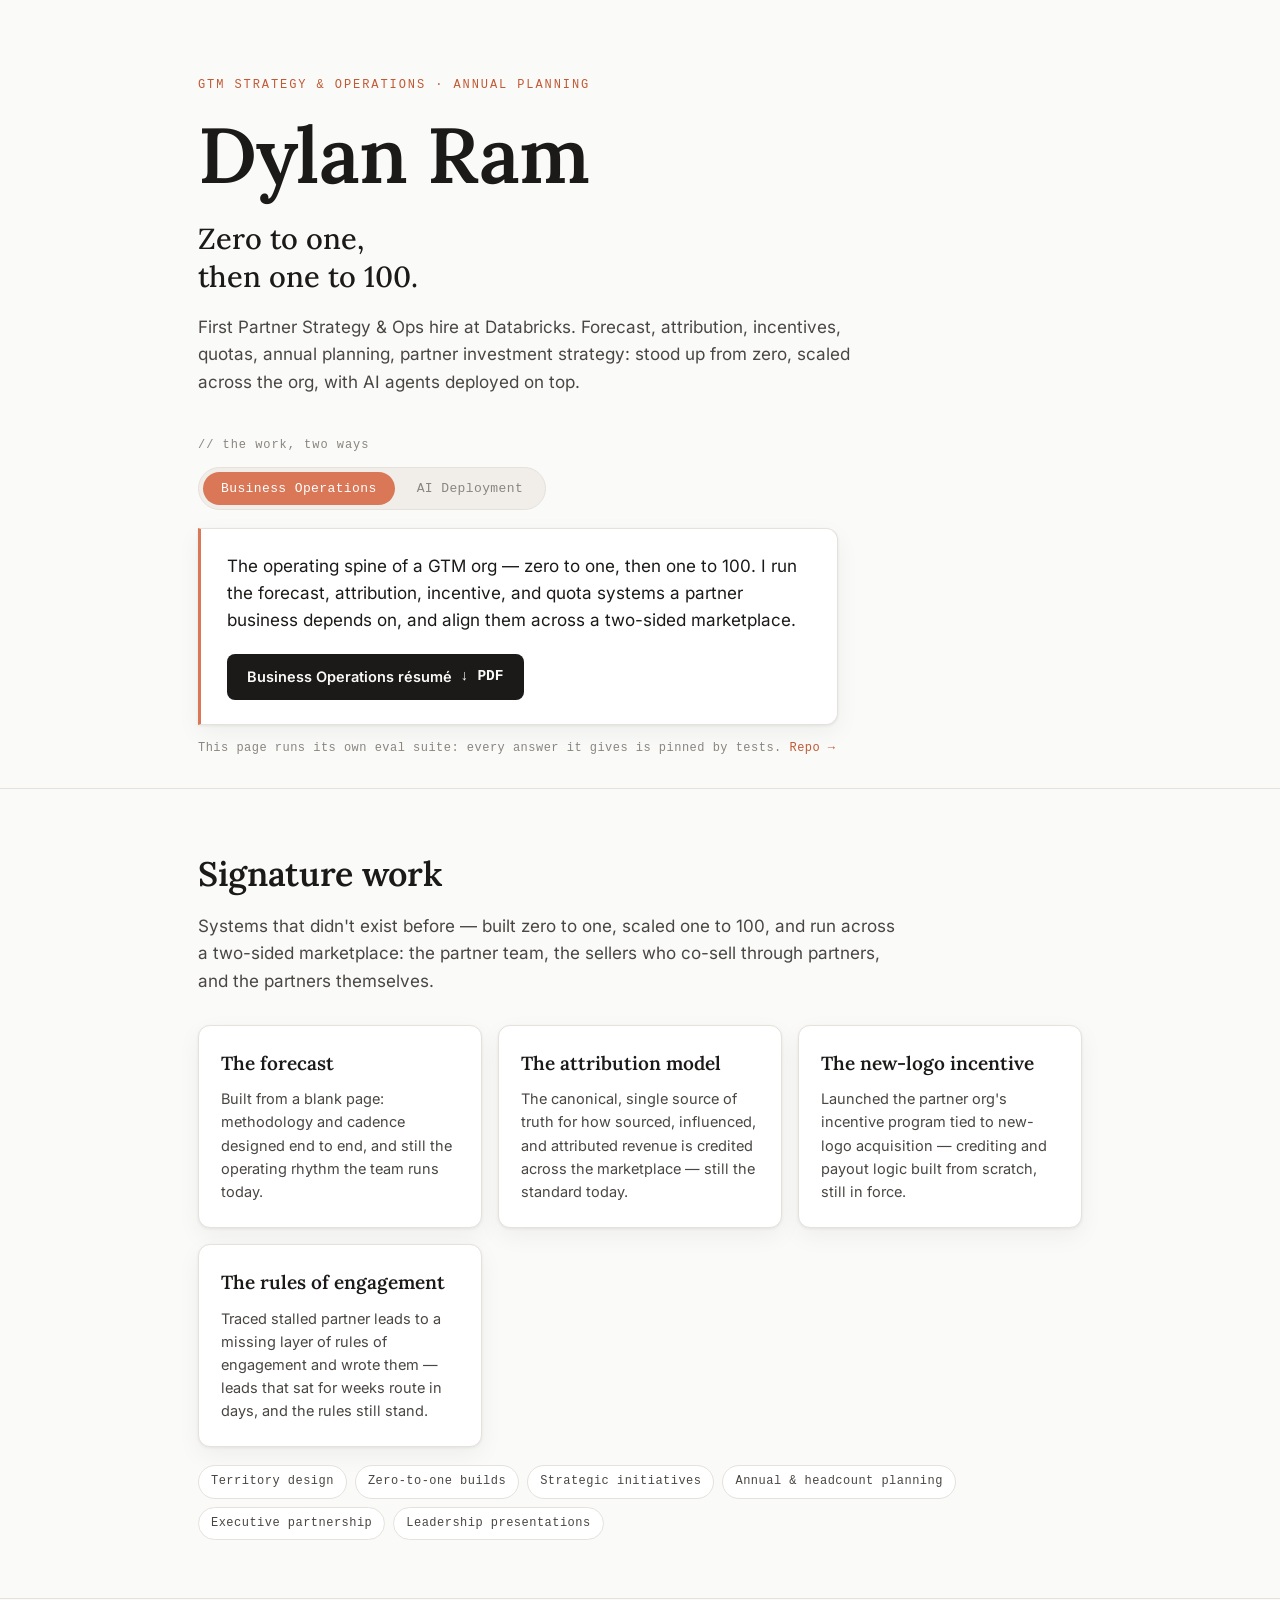
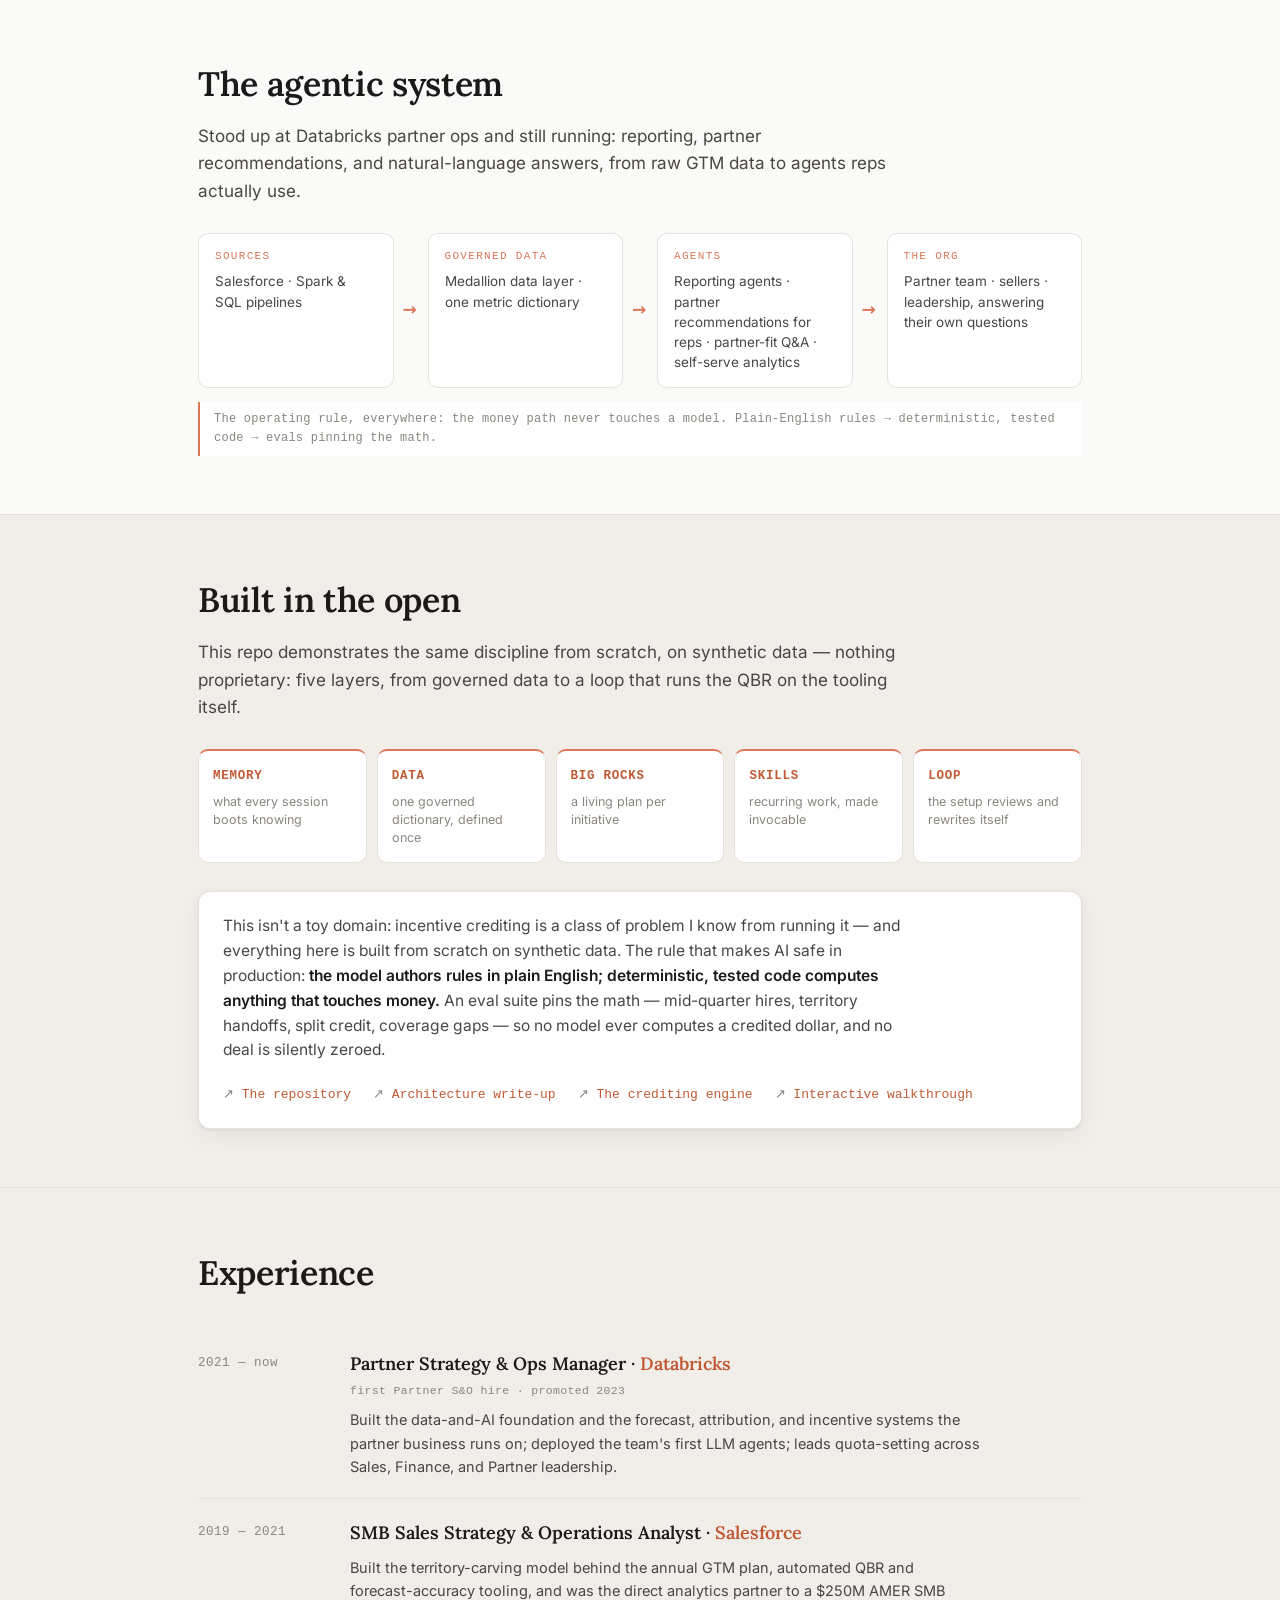
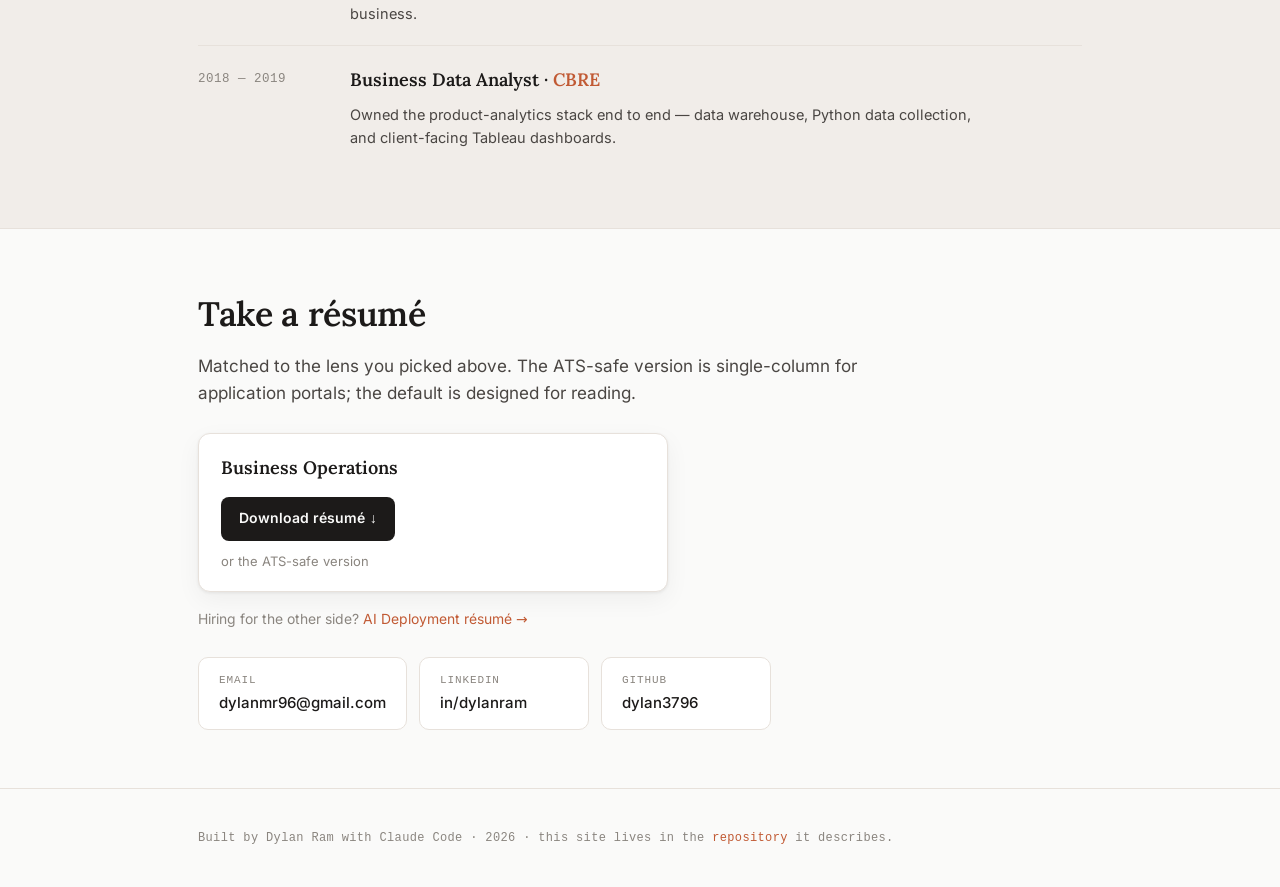
==== docs/index.html @ f459834e "Nothing reads as a port of employer internals Dylan's line: he is not sharing proprietary Databricks" ====
<!doctype html><html lang="en"><head><meta charset="utf-8"><meta name="viewport" content="width=device-width,initial-scale=1"><title>Dylan Ram — GTM Operations &amp; AI Deployment</title><meta name="description" content="Dylan Ram — first Partner Strategy &amp; Ops hire at Databricks. GTM operator and AI builder."><link rel="canonical" href="https://dylan3796.github.io/"><meta property="og:url" content="https://dylan3796.github.io/"><meta property="og:type" content="profile"><meta property="og:title" content="Dylan Ram — GTM Operations &amp; AI Deployment"><meta property="og:description" content="First Partner Strategy &amp; Ops hire at Databricks. Ask my AI stand-in anything — or paste a JD for a grounded fit check."><meta property="og:image" content="https://dylan3796.github.io/og.png"><meta name="twitter:card" content="summary_large_image"><script type="application/ld+json">{"@context": "https://schema.org", "@type": "Person", "name": "Dylan Ram", "url": "https://dylan3796.github.io/", "email": "mailto:dylanmr96@gmail.com", "jobTitle": "Partner Strategy & Ops Manager", "worksFor": {"@type": "Organization", "name": "Databricks"}, "alumniOf": {"@type": "CollegeOrUniversity", "name": "University of California, Santa Barbara"}, "sameAs": ["https://linkedin.com/in/dylanram", "https://github.com/dylan3796"], "knowsAbout": ["Revenue Operations", "Business Operations", "Revenue Forecasting", "Incentive Compensation Design", "Partner Strategy", "AI Deployment", "LLM Agents", "Financial Planning & Analysis"]}</script><script>document.documentElement.classList.add("js")</script><style>@font-face{font-family:'Inter';font-style:normal;font-weight:400;font-display:swap;src:url([data-uri]) format('woff2');}
@font-face{font-family:'Inter';font-style:normal;font-weight:500;font-display:swap;src:url([data-uri]) format('woff2');}
@font-face{font-family:'Inter';font-style:normal;font-weight:600;font-display:swap;src:url([data-uri]) format('woff2');}
@font-face{font-family:'Inter';font-style:normal;font-weight:700;font-display:swap;src:url([data-uri]) format('woff2');}
@font-face{font-family:'Lora';font-style:normal;font-weight:500;font-display:swap;src:url([data-uri]) format('woff2');}
@font-face{font-family:'Lora';font-style:normal;font-weight:600;font-display:swap;src:url([data-uri]) format('woff2');}
@font-face{font-family:'Lora';font-style:normal;font-weight:700;font-display:swap;src:url([data-uri]) format('woff2');}

:root {
  --ground:#FAFAF9; --surface:#FFFFFF; --panel:#F1EDE9;
  --ink:#1C1A19; --body:#4A4643; --muted:#8A857F;
  --accent:#C15A34; --accent-bright:#D97757; --hairline:#E7E1DB;
  --shadow:0 1px 3px rgba(28,26,25,.07),0 8px 24px rgba(28,26,25,.05);
  --serif:'Lora',Georgia,serif;
  --sans:'Inter',system-ui,-apple-system,sans-serif;
  --mono:ui-monospace,'SF Mono','JetBrains Mono',Menlo,monospace;
}
@media (prefers-color-scheme:dark){
  :root{
    --ground:#191817; --surface:#201E1D; --panel:#242120;
    --ink:#F4F1ED; --body:#C9C3BC; --muted:#948E87;
    --accent:#E58C64; --accent-bright:#D97757; --hairline:#34302D;
    --shadow:0 1px 3px rgba(0,0,0,.3),0 10px 30px rgba(0,0,0,.28);
  }
}
:root[data-theme="dark"]{
  --ground:#191817; --surface:#201E1D; --panel:#242120;
  --ink:#F4F1ED; --body:#C9C3BC; --muted:#948E87;
  --accent:#E58C64; --accent-bright:#D97757; --hairline:#34302D;
  --shadow:0 1px 3px rgba(0,0,0,.3),0 10px 30px rgba(0,0,0,.28);
}
:root[data-theme="light"]{
  --ground:#FAFAF9; --surface:#FFFFFF; --panel:#F1EDE9;
  --ink:#1C1A19; --body:#4A4643; --muted:#8A857F;
  --accent:#C15A34; --accent-bright:#D97757; --hairline:#E7E1DB;
  --shadow:0 1px 3px rgba(28,26,25,.07),0 8px 24px rgba(28,26,25,.05);
}
*{margin:0;padding:0;box-sizing:border-box}
html{scroll-behavior:smooth}
@media (prefers-reduced-motion:reduce){html{scroll-behavior:auto}}
body{background:var(--ground);color:var(--body);font-family:var(--sans);
  font-size:16px;line-height:1.6;-webkit-font-smoothing:antialiased}
.wrap{max-width:940px;margin:0 auto;padding:0 28px}
a{color:var(--accent);text-decoration:none}
a:hover{text-decoration:underline}
:focus-visible{outline:2px solid var(--accent);outline-offset:3px;border-radius:3px}

.eyebrow{font-family:var(--mono);font-size:12px;letter-spacing:.16em;
  text-transform:uppercase;color:var(--accent);margin-bottom:22px}

/* hero */
.hero{padding:76px 0 30px}
.hero-name{font-family:var(--serif);font-weight:600;color:var(--ink);
  font-size:clamp(46px,9vw,78px);line-height:.98;letter-spacing:-.01em}
.hero-thesis{font-family:var(--serif);font-weight:500;color:var(--ink);
  font-size:clamp(21px,3.4vw,29px);line-height:1.32;max-width:20ch;
  text-wrap:balance;margin:26px 0 18px}
.hero-sub{font-size:17px;color:var(--body);max-width:62ch}

/* lens */
.lens{margin-top:40px}
.lens-label{font-family:var(--mono);font-size:12px;letter-spacing:.08em;
  color:var(--muted);margin-bottom:12px}
.lens-proof{font-family:var(--mono);font-size:12px;letter-spacing:.04em;
  color:var(--muted);margin-top:14px}
.lens-proof a{color:var(--accent);text-decoration:none}
.lens-toggle{display:inline-flex;gap:4px;padding:4px;border-radius:999px;
  background:var(--panel);border:1px solid var(--hairline)}
.lens-btn{font-family:var(--mono);font-size:13px;letter-spacing:.03em;
  color:var(--muted);background:transparent;border:0;cursor:pointer;
  padding:9px 18px;border-radius:999px;transition:color .2s,background .2s}
.lens-btn:hover{color:var(--ink)}
.lens-btn.is-active{background:var(--accent-bright);color:#fff}
:root[data-theme="dark"] .lens-btn.is-active,
:root:not([data-theme="light"]) .lens-btn.is-active{color:#241a15}
@media (prefers-color-scheme:light){:root:not([data-theme="dark"]) .lens-btn.is-active{color:#fff}}
.lens-card{margin-top:18px;background:var(--surface);border:1px solid var(--hairline);
  border-left:3px solid var(--accent-bright);border-radius:0 12px 12px 0;
  box-shadow:var(--shadow);padding:24px 26px;max-width:640px}
.lens-copy{font-size:17px;color:var(--ink);transition:opacity .25s ease}
.lens-targets{font-family:var(--mono);font-size:12px;letter-spacing:.04em;
  color:var(--muted);margin-top:12px;transition:opacity .25s ease}
.lens-actions{margin-top:20px;display:flex;flex-wrap:wrap;gap:14px;align-items:center}
.btn{display:inline-flex;align-items:center;gap:8px;font-weight:600;font-size:14.5px;
  background:var(--ink);color:var(--ground);padding:11px 20px;border-radius:8px;
  transition:transform .15s,opacity .2s}
.btn:hover{text-decoration:none;opacity:.9;transform:translateY(-1px)}
.btn .arr{font-family:var(--mono)}

/* sections */
.section{padding:58px 0;border-top:1px solid var(--hairline)}
.section.alt{background:var(--panel)}
.sec-title{font-family:var(--serif);font-weight:600;color:var(--ink);
  font-size:clamp(26px,4vw,34px);letter-spacing:-.01em;text-wrap:balance}
.sec-lead{font-size:17px;color:var(--body);max-width:64ch;margin-top:12px}

/* program cards */
.cards{display:grid;grid-template-columns:repeat(3,1fr);gap:16px;margin-top:30px}
.card{background:var(--surface);border:1px solid var(--hairline);border-radius:12px;
  box-shadow:var(--shadow);padding:22px 22px 24px}
.card h3{font-family:var(--serif);font-weight:600;color:var(--ink);font-size:19px;
  margin-bottom:9px}
.card p{font-size:14.5px;color:var(--body)}
.aside{margin-top:22px;font-size:15px;color:var(--body);max-width:66ch}
.aside strong{color:var(--ink);font-weight:600}

/* system / layers */
.range{display:flex;flex-wrap:wrap;gap:8px;margin-top:18px}
.range span{font-family:var(--mono);font-size:12px;letter-spacing:.04em;color:var(--body);
  background:var(--surface);border:1px solid var(--hairline);border-radius:999px;padding:6px 12px}
.flow{display:flex;align-items:stretch;gap:0;margin:28px 0 14px}
.stage{flex:1;background:var(--surface);border:1px solid var(--hairline);border-radius:10px;
  padding:14px 16px;position:relative}
.stage+.stage{margin-left:34px}
.stage+.stage::before{content:"→";position:absolute;left:-26px;top:50%;transform:translateY(-50%);
  color:var(--accent-bright);font-size:17px;font-weight:700}
.stage-k{font-family:var(--mono);font-size:11px;letter-spacing:.12em;text-transform:uppercase;
  color:var(--accent-bright);margin-bottom:6px}
.stage-v{font-size:13.5px;color:var(--body);line-height:1.5}
.rail{margin-top:12px;font-family:var(--mono);font-size:12px;letter-spacing:.02em;color:var(--muted);
  border-left:2px solid var(--accent-bright);padding:8px 14px;background:var(--surface)}
.layers{display:grid;grid-template-columns:repeat(5,1fr);gap:10px;margin:28px 0}
.layer{background:var(--surface);border:1px solid var(--hairline);border-top:2px solid var(--accent-bright);
  border-radius:10px;padding:15px 14px}
.layer-name{font-family:var(--mono);font-size:12.5px;letter-spacing:.06em;
  text-transform:uppercase;color:var(--accent);font-weight:600}
.layer-desc{font-size:12.5px;color:var(--muted);margin-top:7px;line-height:1.45}
.boundary{background:var(--surface);border:1px solid var(--hairline);border-radius:12px;
  box-shadow:var(--shadow);padding:22px 24px;margin-top:6px}
.boundary p{font-size:15.5px;color:var(--body);max-width:70ch}
.boundary strong{color:var(--ink);font-weight:600}
.proof-links{display:flex;flex-wrap:wrap;gap:10px 22px;margin-top:22px}
.proof-links a{font-family:var(--mono);font-size:13px}
.proof-links a::before{content:"↗ ";color:var(--muted)}

/* timeline */
.tl{margin-top:30px;display:flex;flex-direction:column;gap:0}
.tl-row{display:grid;grid-template-columns:130px 1fr;gap:22px;padding:20px 0;
  border-top:1px solid var(--hairline)}
.tl-row:first-child{border-top:0}
.tl-when{font-family:var(--mono);font-size:12.5px;color:var(--muted);
  letter-spacing:.04em;padding-top:3px;font-variant-numeric:tabular-nums}
.tl-role{font-family:var(--serif);font-weight:600;color:var(--ink);font-size:18px}
.tl-co{color:var(--accent);font-weight:600}
.tl-note{font-family:var(--mono);font-size:11.5px;color:var(--muted);
  letter-spacing:.03em;margin:3px 0 8px}
.tl-desc{font-size:14.5px;color:var(--body);max-width:70ch}

/* downloads + contact */
.dl-grid{display:grid;grid-template-columns:minmax(0,470px);gap:16px;margin-top:26px}
.dl-card{background:var(--surface);border:1px solid var(--hairline);border-radius:12px;
  box-shadow:var(--shadow);padding:20px 22px}
.dl-card h3{font-family:var(--serif);font-weight:600;color:var(--ink);font-size:18px}
.dl-card .dl-for{font-family:var(--mono);font-size:11.5px;color:var(--muted);
  letter-spacing:.04em;margin:5px 0 14px}
.dl-primary{display:inline-block;margin-top:14px;font-weight:600;font-size:14px;
  background:var(--ink);color:var(--ground);padding:10px 18px;border-radius:8px}
.dl-primary:hover{text-decoration:none;opacity:.9}
.dl-primary .arr{font-family:var(--mono)}
.dl-sec{display:block;margin-top:10px;font-size:13px;color:var(--muted)}
.dl-other{font-family:var(--sans);font-size:.87rem;color:var(--muted);margin-top:16px}
.dl-switch{font:inherit;color:var(--accent);background:none;border:none;padding:0;
  cursor:pointer}
.dl-switch:hover{text-decoration:underline}
.contact{display:flex;flex-wrap:wrap;gap:12px;margin-top:26px}
.contact a{display:flex;flex-direction:column;gap:2px;background:var(--surface);
  border:1px solid var(--hairline);border-radius:10px;padding:14px 20px;min-width:170px}
.contact .c-k{font-family:var(--mono);font-size:11px;letter-spacing:.08em;
  text-transform:uppercase;color:var(--muted)}
.contact .c-v{font-size:15px;color:var(--ink);font-weight:500}
footer{padding:40px 0;border-top:1px solid var(--hairline);color:var(--muted);
  font-family:var(--mono);font-size:12px;letter-spacing:.03em}

.js .reveal{opacity:0;transform:translateY(14px);transition:opacity .6s ease,transform .6s ease}
.js .reveal.in{opacity:1;transform:none}
@media (prefers-reduced-motion:reduce){.js .reveal{opacity:1;transform:none;transition:none}}

@media (max-width:720px){
  .hero{padding:52px 0 24px}
  .cards{grid-template-columns:1fr}
  .layers{grid-template-columns:1fr 1fr}
  .eyebrow{font-size:11px;letter-spacing:.09em}
  .flow{flex-direction:column}
  .stage+.stage{margin-left:0;margin-top:30px}
  .stage+.stage::before{content:"↓";left:50%;top:-26px;transform:translateX(-50%)}
  .dl-grid{grid-template-columns:1fr}
  .tl-row{grid-template-columns:1fr;gap:6px}
}
</style></head><body>
<header class="hero"><div class="wrap">
  <div class="eyebrow" data-lens-eyebrow>GTM strategy &amp; operations · annual planning</div>
  <h1 class="hero-name">Dylan Ram</h1>
  <p class="hero-thesis">Zero to one, then one to 100.</p>
  <p class="hero-sub">First Partner Strategy &amp; Ops hire at Databricks. Forecast, attribution,
  incentives, quotas, annual planning, partner investment strategy: stood up from zero, scaled
  across the org, with AI agents deployed on top.</p>
  <div class="lens">
    <div class="lens-label">// the work, two ways</div>
    <div class="lens-toggle" role="tablist" aria-label="Choose a lens">
      <button class="lens-btn is-active" data-lens="ops" role="tab" aria-selected="true">Business Operations</button>
      <button class="lens-btn" data-lens="ai" role="tab" aria-selected="false">AI Deployment</button>
    </div>
    <div class="lens-card">
      <p class="lens-copy" data-lens-copy>The operating spine of a GTM org — zero to one, then one to 100. I run the forecast, attribution, incentive, and quota systems a partner business depends on, and align them across a two-sided marketplace.</p>
      <div class="lens-actions">
        <a class="btn" data-lens-resume href="resumes/dylan-ram-business-operations--modern.pdf">
          <span class="lbl">Business Operations résumé</span><span class="arr">↓ PDF</span></a>
      </div>
    </div>
    <p class="lens-proof">This page runs its own eval suite: every answer it gives is
    pinned by tests. <a href="https://github.com/dylan3796/dylan3796.github.io">Repo →</a></p>
  </div>
</div></header>

<section class="section" id="work"><div class="wrap reveal">
  <h2 class="sec-title">Signature work</h2>
  <p class="sec-lead">Systems that didn't exist before — built zero to one, scaled one to 100,
  and run across a two-sided marketplace: the partner team, the sellers who co-sell through
  partners, and the partners themselves.</p>
  <div data-lens-only="ops">
    <div class="cards"><div class="card"><h3>The forecast</h3><p>Built from a blank page: methodology and cadence designed end to end, and still the operating rhythm the team runs today.</p></div><div class="card"><h3>The attribution model</h3><p>The canonical, single source of truth for how sourced, influenced, and attributed revenue is credited across the marketplace — still the standard today.</p></div><div class="card"><h3>The new-logo incentive</h3><p>Launched the partner org's incentive program tied to new-logo acquisition — crediting and payout logic built from scratch, still in force.</p></div><div class="card"><h3>The rules of engagement</h3><p>Traced stalled partner leads to a missing layer of rules of engagement and wrote them — leads that sat for weeks route in days, and the rules still stand.</p></div></div>
    <div class="range"><span>Territory design</span><span>Zero-to-one builds</span>
    <span>Strategic initiatives</span><span>Annual &amp; headcount planning</span>
    <span>Executive partnership</span><span>Leadership presentations</span></div>
  </div>
  <div data-lens-only="ai" hidden>
    <div class="cards"><div class="card"><h3>The production agents</h3><p>Newsletter and FAQ agents shipped to production — answering partner-metric questions and pushing updates automatically, still running today.</p></div><div class="card"><h3>The recommendation layer</h3><p>Agents that suggest the right partner for a rep's deal, and natural-language Q&amp;A over which partners fit a use case, deal, or account.</p></div><div class="card"><h3>The governed data layer</h3><p>A medallion architecture in Spark and SQL with one metric dictionary — the foundation every agent answers from.</p></div><div class="card"><h3>The crediting engine</h3><p>A demonstration built from scratch on synthetic data: a model authors plain-English crediting rules, a golden-tested engine computes every dollar, and an eval suite pins the math.</p></div></div>
    <div class="range"><span>Production agents</span><span>Evals &amp; golden tests</span>
    <span>Governed data layers</span><span>Agent workflow design</span>
    <span>Python &amp; SQL</span><span>Self-serve enablement</span></div>
  </div>
</div></section>

<section class="section" id="agents"><div class="wrap reveal">
  <h2 class="sec-title">The agentic system</h2>
  <p class="sec-lead">Stood up at Databricks partner ops and still running: reporting,
  partner recommendations, and natural-language answers, from raw GTM data to agents
  reps actually use.</p>
  <div class="flow">
    <div class="stage"><div class="stage-k">Sources</div>
      <div class="stage-v">Salesforce · Spark &amp; SQL pipelines</div></div>
    <div class="stage"><div class="stage-k">Governed data</div>
      <div class="stage-v">Medallion data layer · one metric dictionary</div></div>
    <div class="stage"><div class="stage-k">Agents</div>
      <div class="stage-v">Reporting agents · partner recommendations for reps ·
      partner-fit Q&amp;A · self-serve analytics</div></div>
    <div class="stage"><div class="stage-k">The org</div>
      <div class="stage-v">Partner team · sellers · leadership, answering their own questions</div></div>
  </div>
  <p class="rail">The operating rule, everywhere: the money path never touches a model.
  Plain-English rules → deterministic, tested code → evals pinning the math.</p>
</div></section>

<section class="section alt" id="system"><div class="wrap reveal">
  <h2 class="sec-title">Built in the open</h2>
  <p class="sec-lead">This repo demonstrates the same discipline from scratch, on synthetic
  data — nothing proprietary: five layers, from governed data to a loop that runs the QBR on
  the tooling itself.</p>
  <div class="layers"><div class="layer"><div class="layer-name">Memory</div><div class="layer-desc">what every session boots knowing</div></div><div class="layer"><div class="layer-name">Data</div><div class="layer-desc">one governed dictionary, defined once</div></div><div class="layer"><div class="layer-name">Big rocks</div><div class="layer-desc">a living plan per initiative</div></div><div class="layer"><div class="layer-name">Skills</div><div class="layer-desc">recurring work, made invocable</div></div><div class="layer"><div class="layer-name">Loop</div><div class="layer-desc">the setup reviews and rewrites itself</div></div></div>
  <div class="boundary"><p>This isn't a toy domain: incentive crediting is a class of problem
  I know from running it — and everything here is built from scratch on synthetic data.
  The rule that makes AI safe in production: <strong>the model authors rules in plain English;
  deterministic, tested code computes anything that touches money.</strong> An eval suite pins
  the math — mid-quarter hires, territory handoffs, split credit, coverage gaps — so no model
  ever computes a credited dollar, and no deal is silently zeroed.</p>
  <div class="proof-links"><a href="https://github.com/dylan3796/dylan3796.github.io">The repository</a><a href="https://github.com/dylan3796/dylan3796.github.io/blob/main/docs/claude-code-architecture.md">Architecture write-up</a><a href="https://github.com/dylan3796/dylan3796.github.io/blob/main/crediting/engine.py">The crediting engine</a><a href="https://github.com/dylan3796/dylan3796.github.io/blob/main/app.py">Interactive walkthrough</a></div></div>
</div></section>



<section class="section alt" id="experience"><div class="wrap reveal">
  <h2 class="sec-title">Experience</h2>
  <div class="tl"><div class="tl-row reveal"><div class="tl-when">2021 — now</div><div><div class="tl-role">Partner Strategy &amp; Ops Manager · <span class="tl-co">Databricks</span></div><div class="tl-note">first Partner S&amp;O hire · promoted 2023</div><div class="tl-desc">Built the data-and-AI foundation and the forecast, attribution, and incentive systems the partner business runs on; deployed the team's first LLM agents; leads quota-setting across Sales, Finance, and Partner leadership.</div></div></div><div class="tl-row reveal"><div class="tl-when">2019 — 2021</div><div><div class="tl-role">SMB Sales Strategy &amp; Operations Analyst · <span class="tl-co">Salesforce</span></div><div class="tl-note"></div><div class="tl-desc">Built the territory-carving model behind the annual GTM plan, automated QBR and forecast-accuracy tooling, and was the direct analytics partner to a $250M AMER SMB business.</div></div></div><div class="tl-row reveal"><div class="tl-when">2018 — 2019</div><div><div class="tl-role">Business Data Analyst · <span class="tl-co">CBRE</span></div><div class="tl-note"></div><div class="tl-desc">Owned the product-analytics stack end to end — data warehouse, Python data collection, and client-facing Tableau dashboards.</div></div></div></div>
</div></section>

<section class="section" id="resumes"><div class="wrap reveal">
  <h2 class="sec-title">Take a résumé</h2>
  <p class="sec-lead">Matched to the lens you picked above. The ATS-safe version is
  single-column for application portals; the default is designed for reading.</p>
  <div class="dl-grid">
      <div class="dl-card" data-dl-card>
        <h3 data-dl-title>Business Operations</h3>
        <a class="dl-primary" data-dl-primary href="resumes/dylan-ram-business-operations--modern.pdf">Download résumé <span class="arr">↓</span></a>
        <a class="dl-sec" data-dl-ats href="resumes/dylan-ram-business-operations--editorial.pdf">or the ATS-safe version</a>
      </div></div>
  <p class="dl-other">Hiring for the other side? <button type="button" class="dl-switch" data-dl-switch>AI Deployment résumé →</button></p>
  <div class="contact"><a href="mailto:dylanmr96@gmail.com"><span class="c-k">Email</span><span class="c-v">dylanmr96@gmail.com</span></a><a href="https://linkedin.com/in/dylanram"><span class="c-k">LinkedIn</span><span class="c-v">in/dylanram</span></a><a href="https://github.com/dylan3796"><span class="c-k">GitHub</span><span class="c-v">dylan3796</span></a></div>
</div></section>

<footer><div class="wrap">Built by Dylan Ram with Claude Code · 2026 · this site lives in
the <a href="https://github.com/dylan3796/dylan3796.github.io">repository</a> it describes.</div></footer>
<script>const LENS={"ops": {"copy": "The operating spine of a GTM org \u2014 zero to one, then one to 100. I run the forecast, attribution, incentive, and quota systems a partner business depends on, and align them across a two-sided marketplace.", "eyebrow": "GTM strategy & operations \u00b7 annual planning", "href": "resumes/dylan-ram-business-operations--modern.pdf", "label": "Business Operations r\u00e9sum\u00e9", "dlTitle": "Business Operations", "dlAts": "resumes/dylan-ram-business-operations--editorial.pdf", "otherKey": "ai", "otherLabel": "AI Deployment r\u00e9sum\u00e9"}, "ai": {"copy": "The AI-native operator. I deploy LLM agents into the workflows a GTM org runs on \u2014 reporting, forecasting, crediting \u2014 and set up how it adopts them: foundational data, KPI alignment, self-serve enablement, with tested code owning anything that touches money. All of it is public, down to the eval suite.", "eyebrow": "AI deployment \u00b7 agent systems", "href": "resumes/dylan-ram-ai-deployment--modern.pdf", "label": "AI Deployment r\u00e9sum\u00e9", "dlTitle": "AI Deployment", "dlAts": "resumes/dylan-ram-ai-deployment--editorial.pdf", "otherKey": "ops", "otherLabel": "Business Operations r\u00e9sum\u00e9"}};
const buttons=document.querySelectorAll('.lens-btn');
const eyebrow=document.querySelector('[data-lens-eyebrow]');
const copy=document.querySelector('[data-lens-copy]');
const btn=document.querySelector('[data-lens-resume]');
const dlTitle=document.querySelector('[data-dl-title]');
const dlPrimary=document.querySelector('[data-dl-primary]');
const dlAts=document.querySelector('[data-dl-ats]');
const dlSwitch=document.querySelector('[data-dl-switch]');
function setLens(k){
  const d=LENS[k];
  eyebrow.textContent=d.eyebrow;
  // signature work follows the lens too
  document.querySelectorAll('[data-lens-only]').forEach(e=>{e.hidden=e.dataset.lensOnly!==k});
  copy.style.opacity=0;
  setTimeout(()=>{
    copy.innerHTML=d.copy;
    btn.setAttribute('href',d.href);
    btn.querySelector('.lbl').textContent=d.label;
    copy.style.opacity=1;
  },160);
  // the download card follows the lens, so the page never shows two identities
  dlTitle.textContent=d.dlTitle;
  dlPrimary.setAttribute('href',d.href);
  dlAts.setAttribute('href',d.dlAts);
  dlSwitch.textContent=d.otherLabel+' →';
  dlSwitch.dataset.target=d.otherKey;
  buttons.forEach(b=>{const on=b.dataset.lens===k;
    b.classList.toggle('is-active',on);b.setAttribute('aria-selected',on);});
}
buttons.forEach(b=>b.addEventListener('click',()=>{
  setLens(b.dataset.lens);
  const u=new URL(location);u.searchParams.set('lens',b.dataset.lens);
  history.replaceState(null,'',u);
}));
// the quiet "other side" link scrolls back to the toggle so the switch is visible
dlSwitch.addEventListener('click',()=>{
  setLens(dlSwitch.dataset.target||'ai');
  document.getElementById('resumes').scrollIntoView({block:'start'});
});
// shareable per-application links: ?lens=ai preselects the toggle
const lensParam=new URLSearchParams(location.search).get('lens');
if(lensParam==='ai'||lensParam==='ops')setLens(lensParam);
else setLens('ops');  // sync the download card with the default on load
const io=new IntersectionObserver((es)=>es.forEach(e=>{
  if(e.isIntersecting){e.target.classList.add('in');io.unobserve(e.target);}
}),{threshold:.12});
document.querySelectorAll('.reveal').forEach(el=>io.observe(el));
</script></body></html>
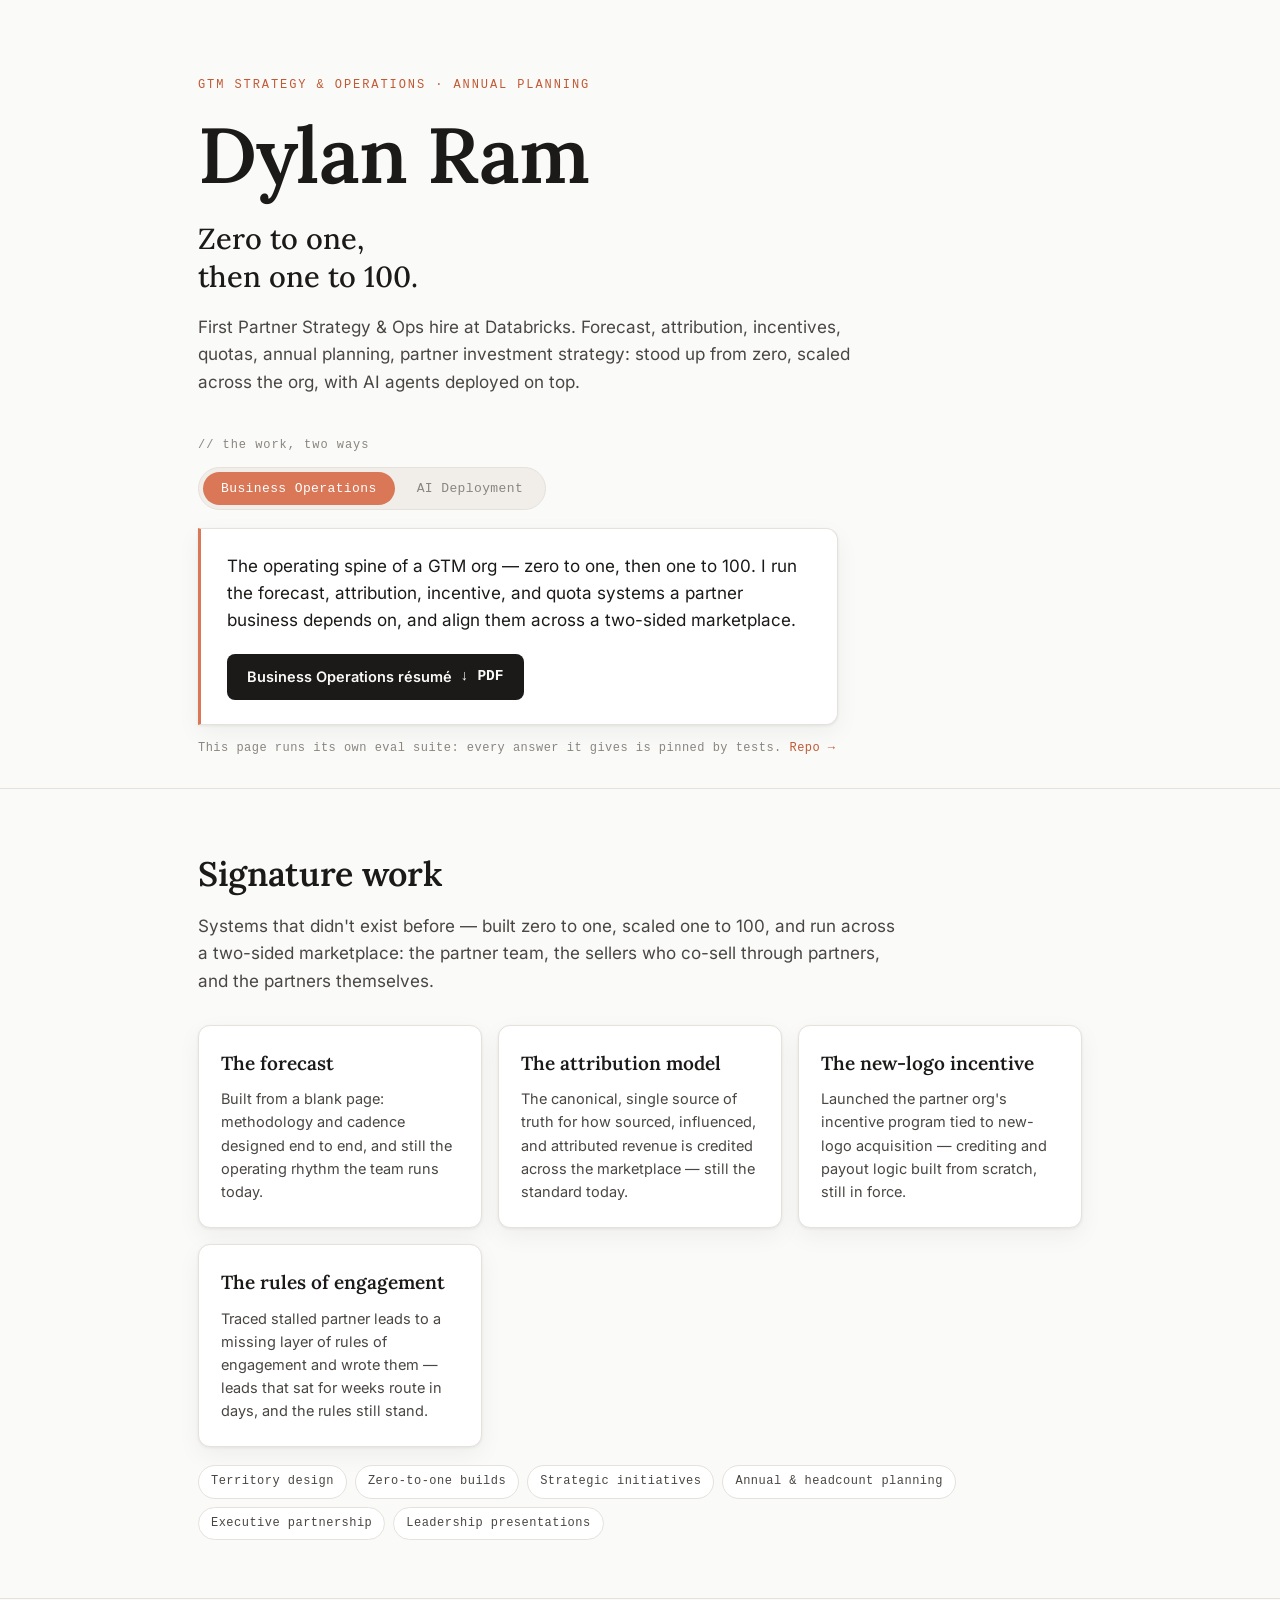
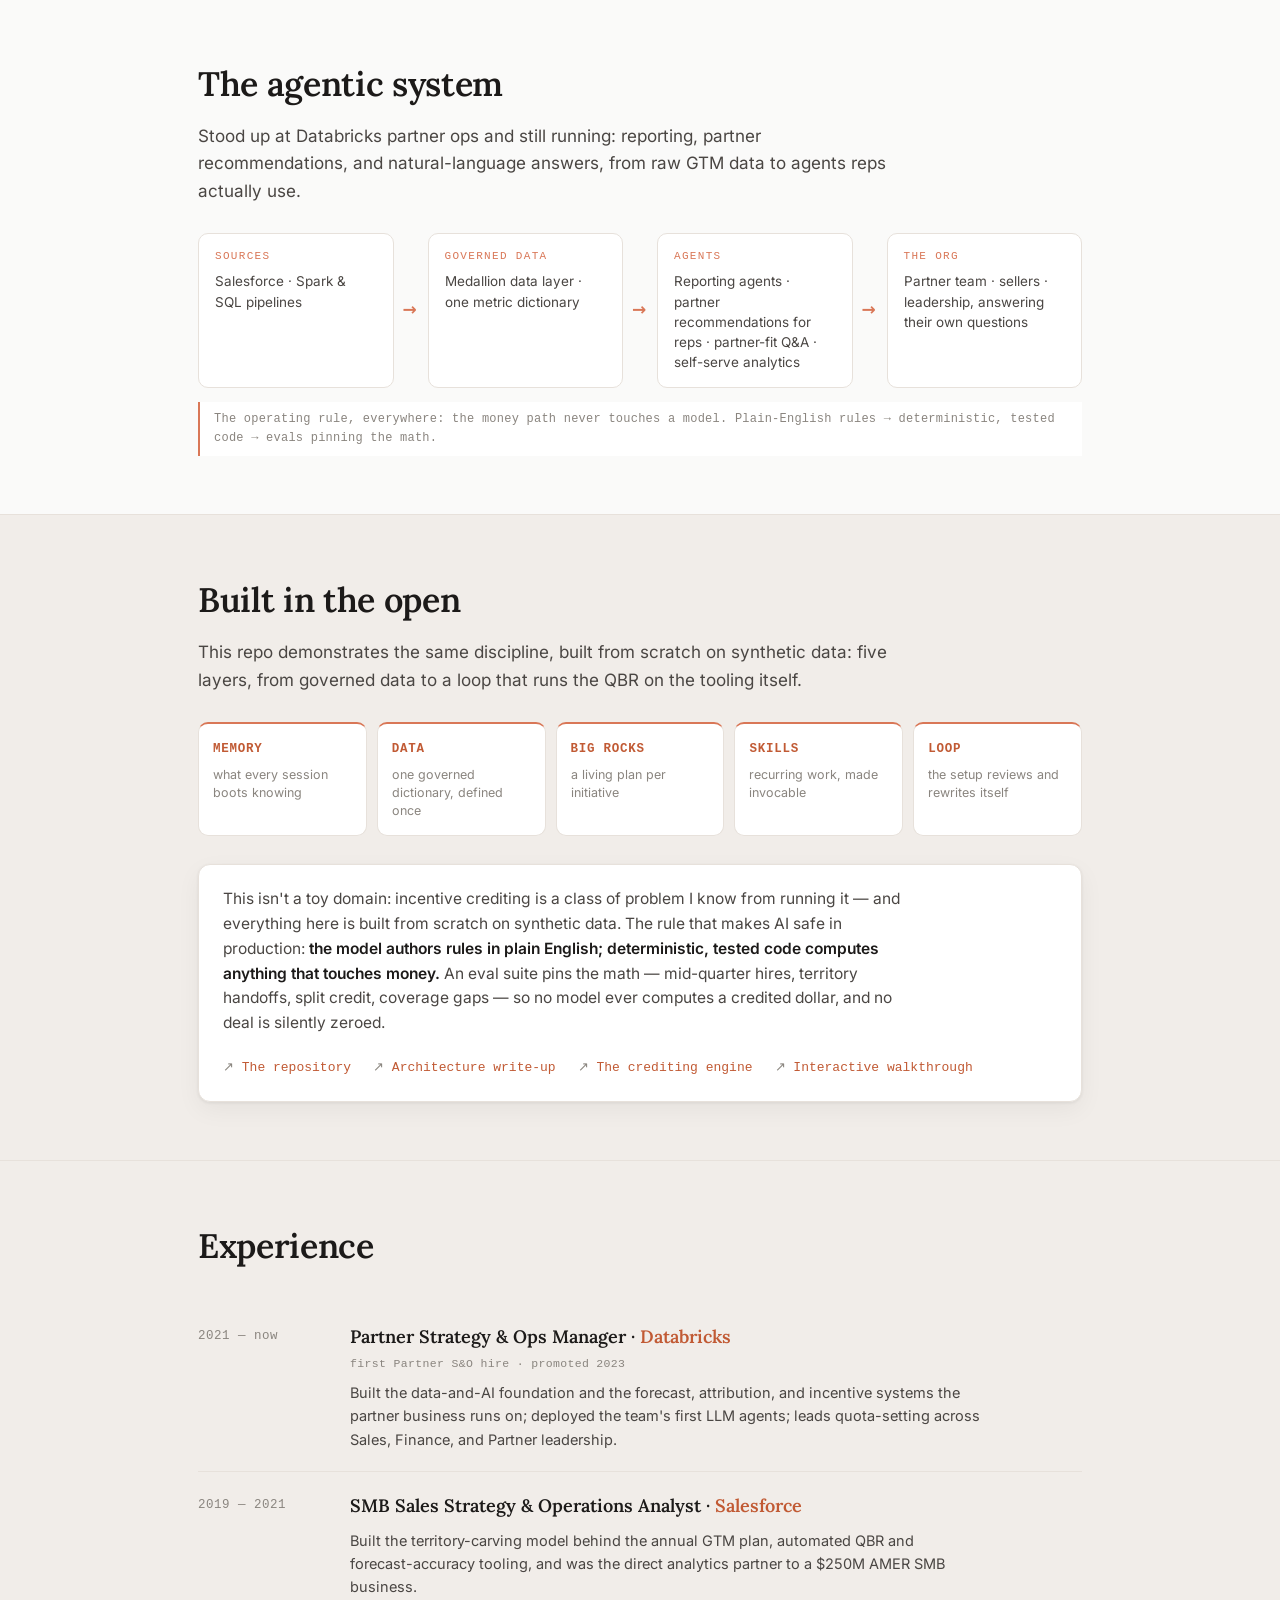
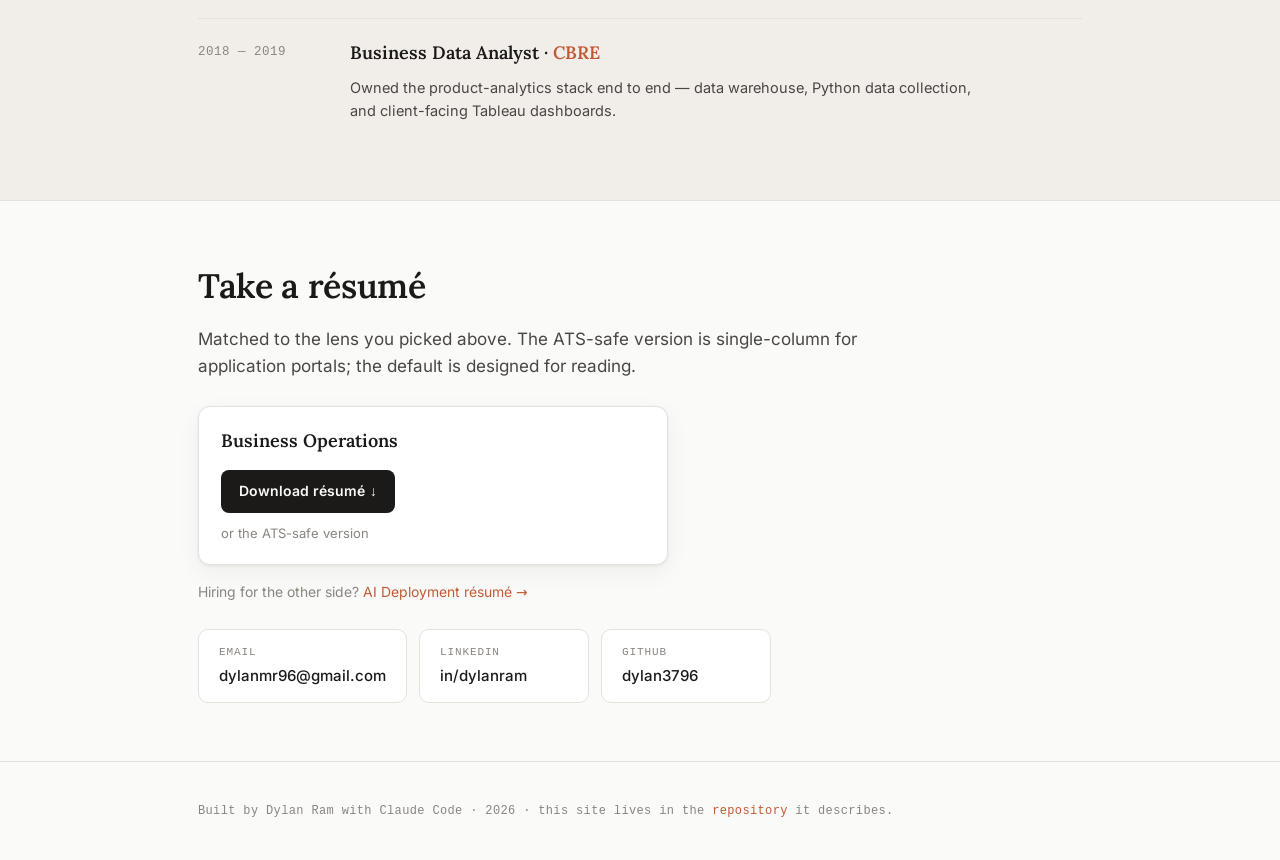
==== commit ee1ffea5: "Drop the defensive phrase; let synthetic-data framing carry it Saying "nothing proprietary" plants t" ====
--- a/docs/index.html
+++ b/docs/index.html
@@ -253,9 +253,9 @@
 
 <section class="section alt" id="system"><div class="wrap reveal">
   <h2 class="sec-title">Built in the open</h2>
-  <p class="sec-lead">This repo demonstrates the same discipline from scratch, on synthetic
-  data — nothing proprietary: five layers, from governed data to a loop that runs the QBR on
-  the tooling itself.</p>
+  <p class="sec-lead">This repo demonstrates the same discipline, built from scratch on
+  synthetic data: five layers, from governed data to a loop that runs the QBR on the
+  tooling itself.</p>
   <div class="layers"><div class="layer"><div class="layer-name">Memory</div><div class="layer-desc">what every session boots knowing</div></div><div class="layer"><div class="layer-name">Data</div><div class="layer-desc">one governed dictionary, defined once</div></div><div class="layer"><div class="layer-name">Big rocks</div><div class="layer-desc">a living plan per initiative</div></div><div class="layer"><div class="layer-name">Skills</div><div class="layer-desc">recurring work, made invocable</div></div><div class="layer"><div class="layer-name">Loop</div><div class="layer-desc">the setup reviews and rewrites itself</div></div></div>
   <div class="boundary"><p>This isn't a toy domain: incentive crediting is a class of problem
   I know from running it — and everything here is built from scratch on synthetic data.
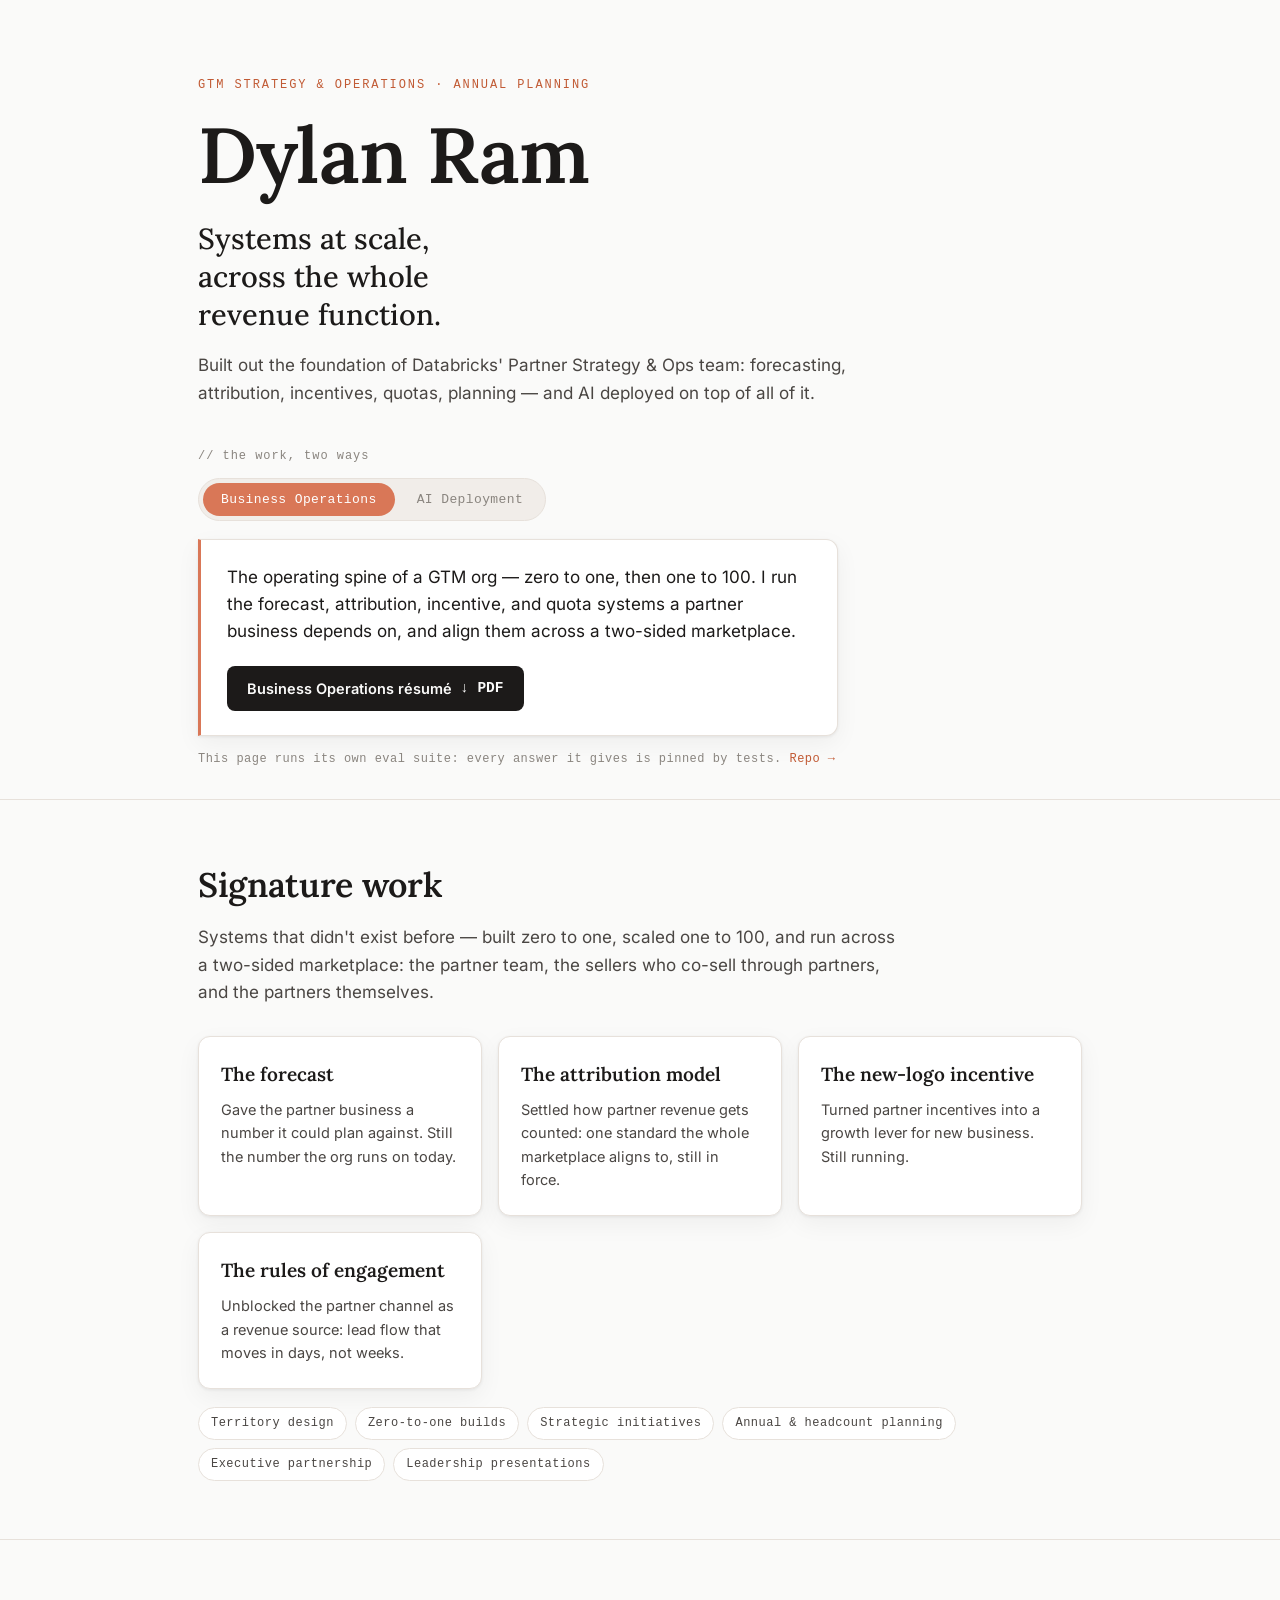
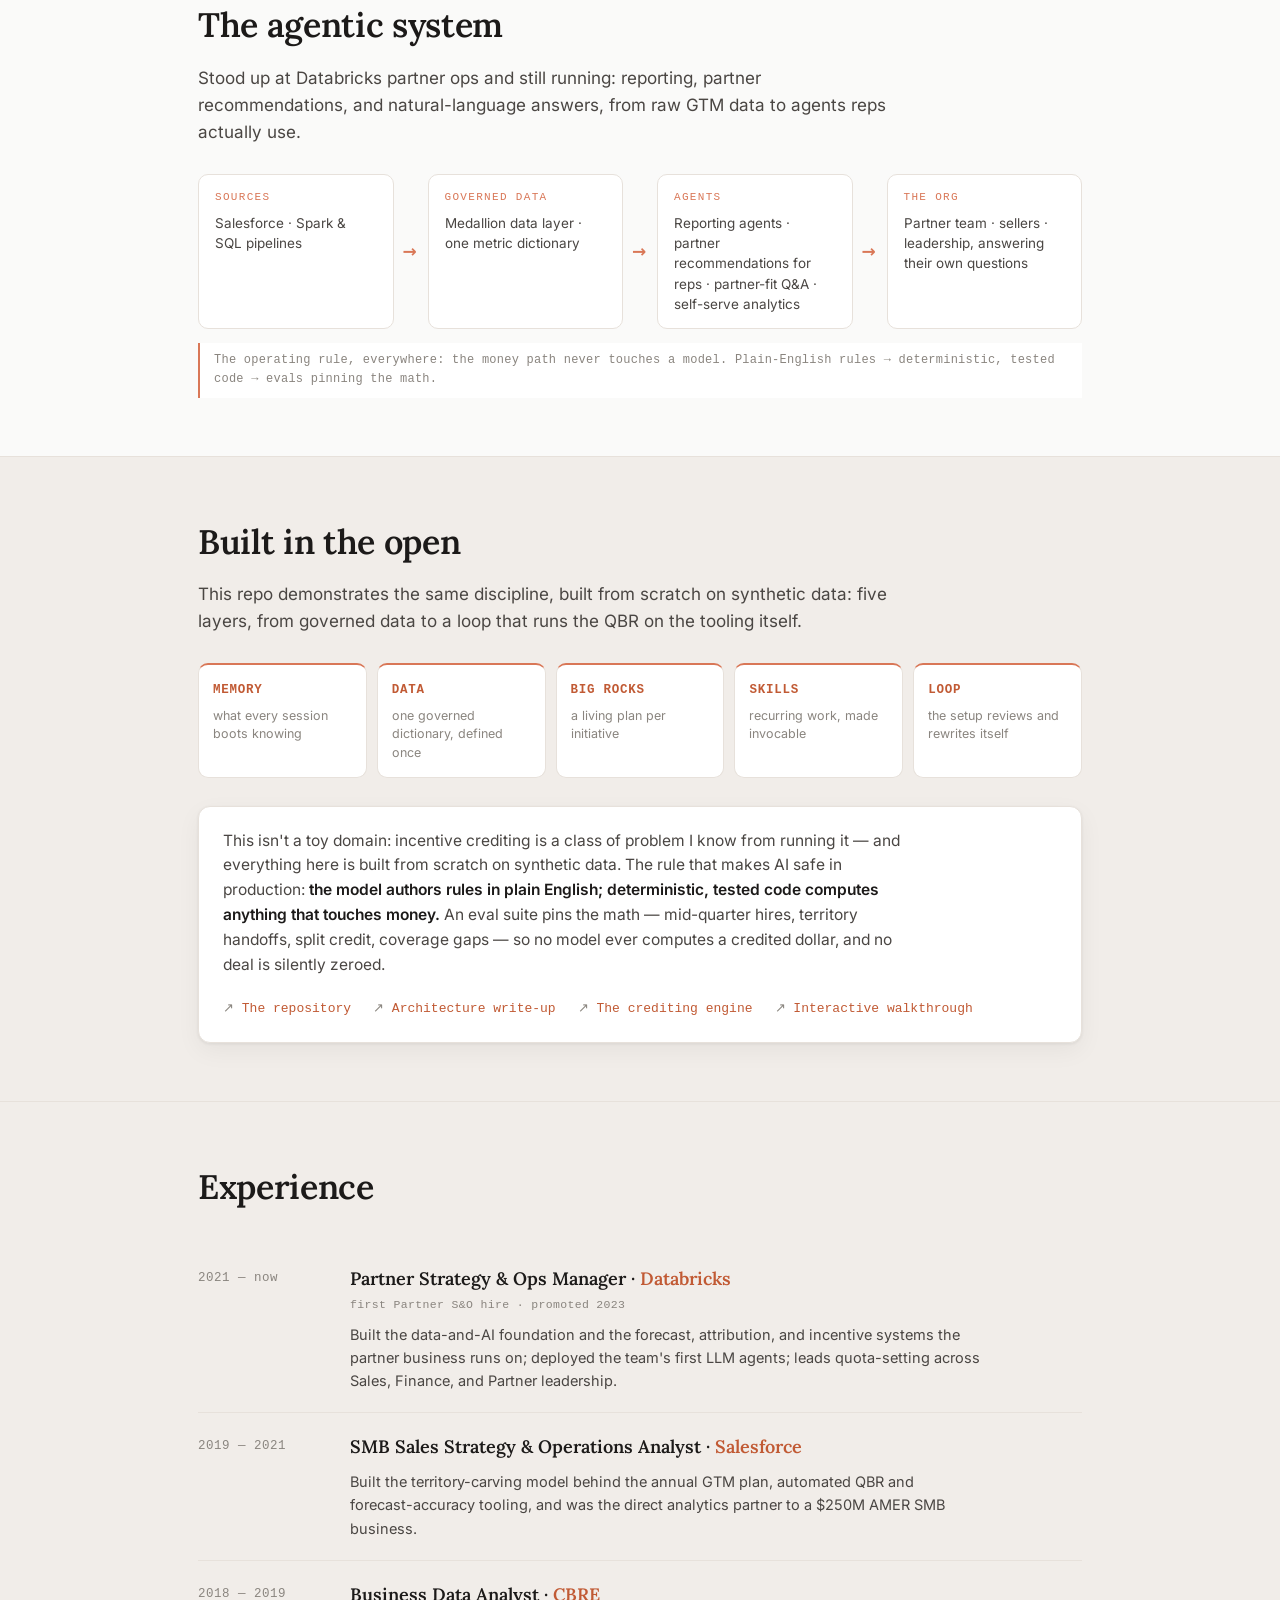
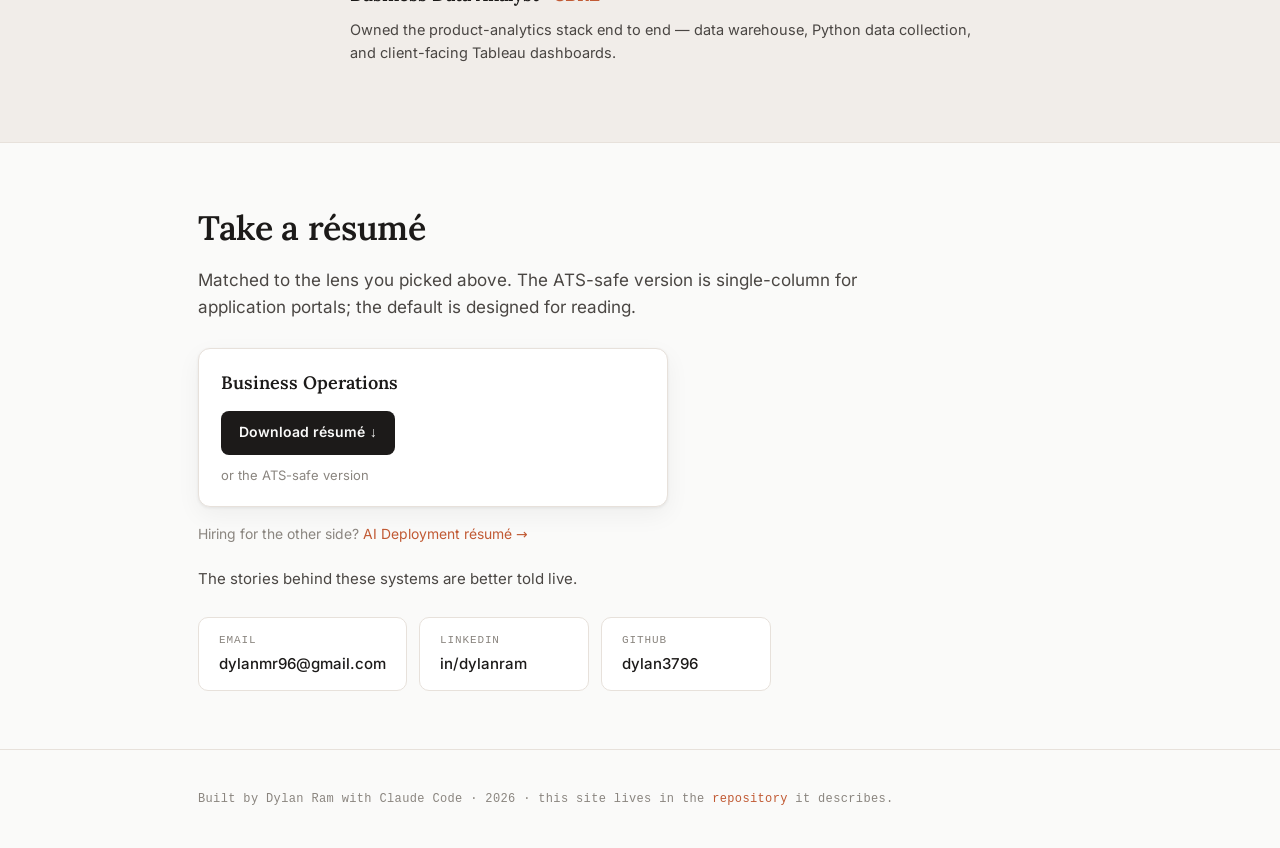
==== commit f2ffa227: "The GTM-engineer showcase pass: impact-forward, opinion layer removed Dylan's direction, applied acr" ====
--- a/docs/index.html
+++ b/docs/index.html
@@ -1,4 +1,4 @@
-<!doctype html><html lang="en"><head><meta charset="utf-8"><meta name="viewport" content="width=device-width,initial-scale=1"><title>Dylan Ram — GTM Operations &amp; AI Deployment</title><meta name="description" content="Dylan Ram — first Partner Strategy &amp; Ops hire at Databricks. GTM operator and AI builder."><link rel="canonical" href="https://dylan3796.github.io/"><meta property="og:url" content="https://dylan3796.github.io/"><meta property="og:type" content="profile"><meta property="og:title" content="Dylan Ram — GTM Operations &amp; AI Deployment"><meta property="og:description" content="First Partner Strategy &amp; Ops hire at Databricks. Ask my AI stand-in anything — or paste a JD for a grounded fit check."><meta property="og:image" content="https://dylan3796.github.io/og.png"><meta name="twitter:card" content="summary_large_image"><script type="application/ld+json">{"@context": "https://schema.org", "@type": "Person", "name": "Dylan Ram", "url": "https://dylan3796.github.io/", "email": "mailto:dylanmr96@gmail.com", "jobTitle": "Partner Strategy & Ops Manager", "worksFor": {"@type": "Organization", "name": "Databricks"}, "alumniOf": {"@type": "CollegeOrUniversity", "name": "University of California, Santa Barbara"}, "sameAs": ["https://linkedin.com/in/dylanram", "https://github.com/dylan3796"], "knowsAbout": ["Revenue Operations", "Business Operations", "Revenue Forecasting", "Incentive Compensation Design", "Partner Strategy", "AI Deployment", "LLM Agents", "Financial Planning & Analysis"]}</script><script>document.documentElement.classList.add("js")</script><style>@font-face{font-family:'Inter';font-style:normal;font-weight:400;font-display:swap;src:url([data-uri]) format('woff2');}
+<!doctype html><html lang="en"><head><meta charset="utf-8"><meta name="viewport" content="width=device-width,initial-scale=1"><title>Dylan Ram — GTM Operations &amp; AI Deployment</title><meta name="description" content="Dylan Ram — first Partner Strategy &amp; Ops hire at Databricks. GTM operator and AI builder."><link rel="canonical" href="https://dylanram.com/"><meta property="og:url" content="https://dylanram.com/"><meta property="og:type" content="profile"><meta property="og:title" content="Dylan Ram — GTM Operations &amp; AI Deployment"><meta property="og:description" content="First Partner Strategy &amp; Ops hire at Databricks. Ask my AI stand-in anything — or paste a JD for a grounded fit check."><meta property="og:image" content="https://dylanram.com/og.png"><meta name="twitter:card" content="summary_large_image"><script type="application/ld+json">{"@context": "https://schema.org", "@type": "Person", "name": "Dylan Ram", "url": "https://dylanram.com/", "email": "mailto:dylanmr96@gmail.com", "jobTitle": "Partner Strategy & Ops Manager", "worksFor": {"@type": "Organization", "name": "Databricks"}, "alumniOf": {"@type": "CollegeOrUniversity", "name": "University of California, Santa Barbara"}, "sameAs": ["https://linkedin.com/in/dylanram", "https://github.com/dylan3796"], "knowsAbout": ["Revenue Operations", "Business Operations", "Revenue Forecasting", "Incentive Compensation Design", "Partner Strategy", "AI Deployment", "LLM Agents", "Financial Planning & Analysis"]}</script><script>document.documentElement.classList.add("js")</script><style>@font-face{font-family:'Inter';font-style:normal;font-weight:400;font-display:swap;src:url([data-uri]) format('woff2');}
 @font-face{font-family:'Inter';font-style:normal;font-weight:500;font-display:swap;src:url([data-uri]) format('woff2');}
 @font-face{font-family:'Inter';font-style:normal;font-weight:600;font-display:swap;src:url([data-uri]) format('woff2');}
 @font-face{font-family:'Inter';font-style:normal;font-weight:700;font-display:swap;src:url([data-uri]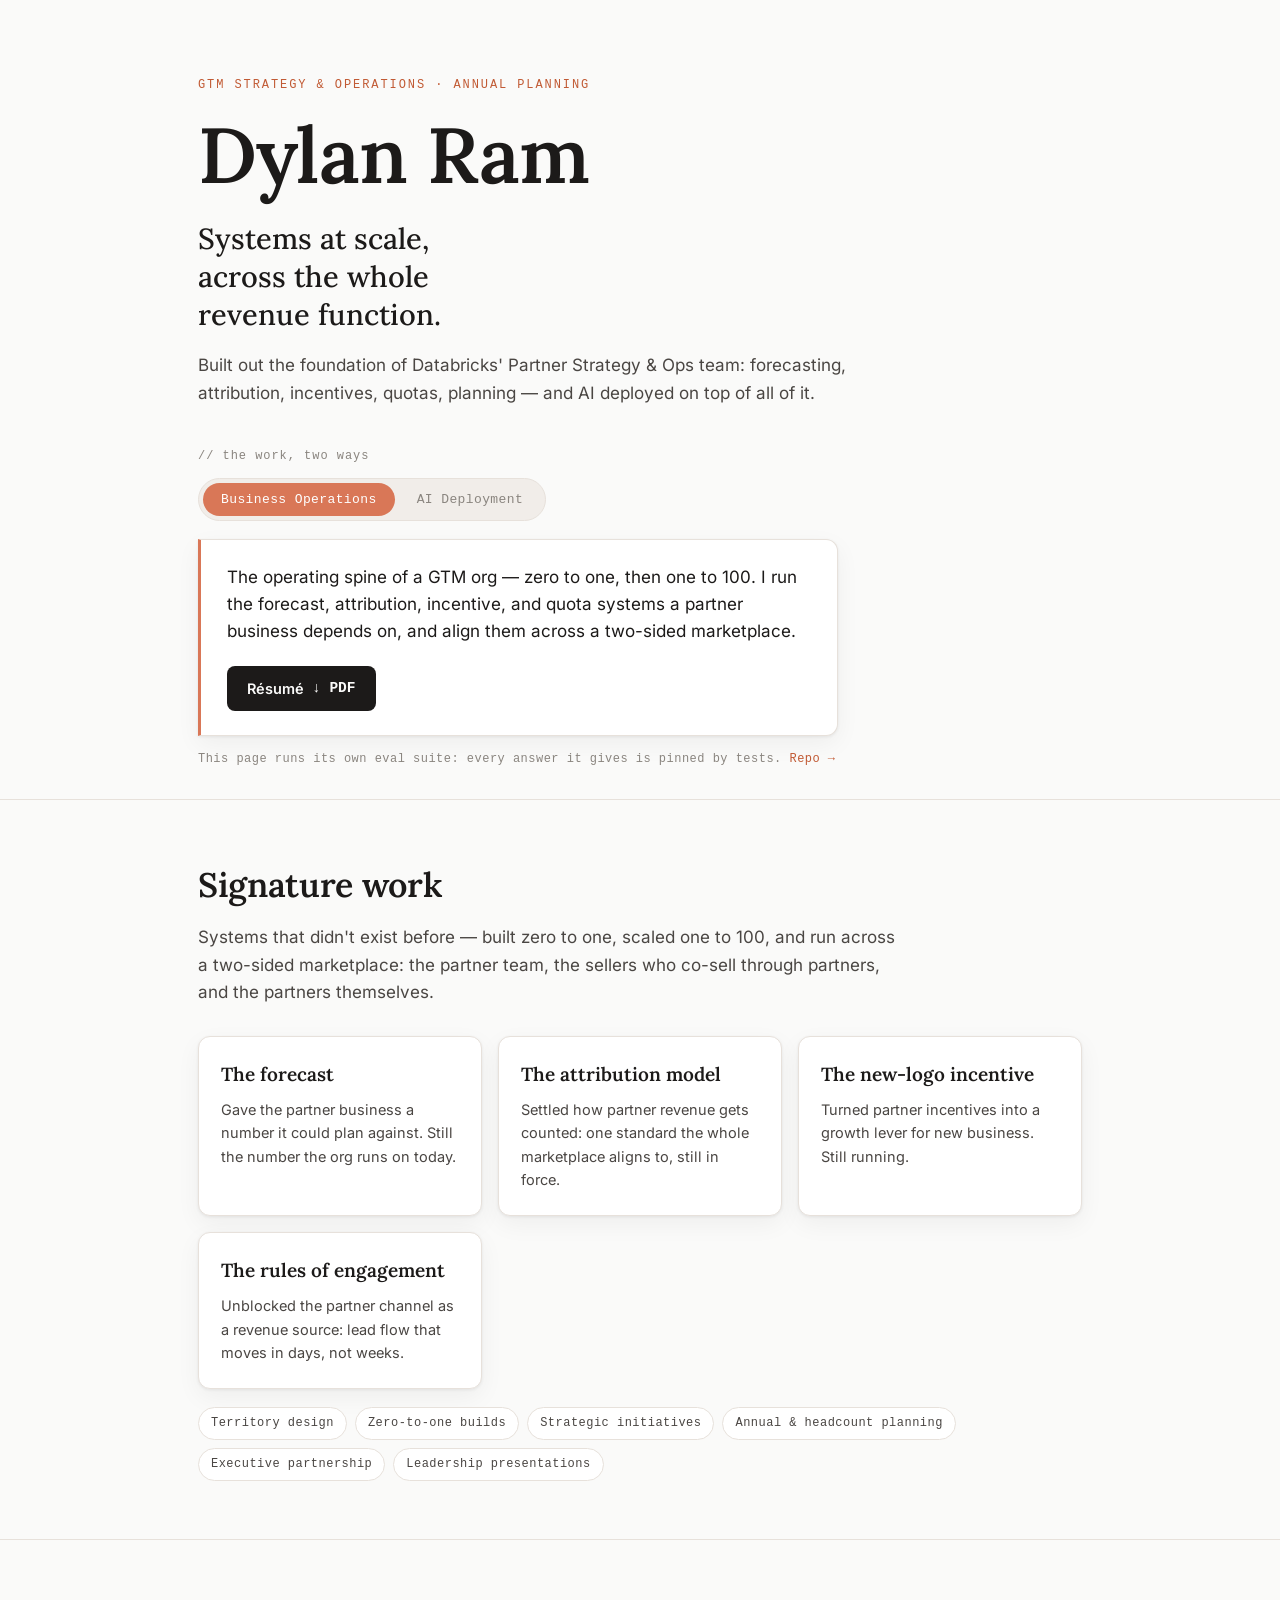
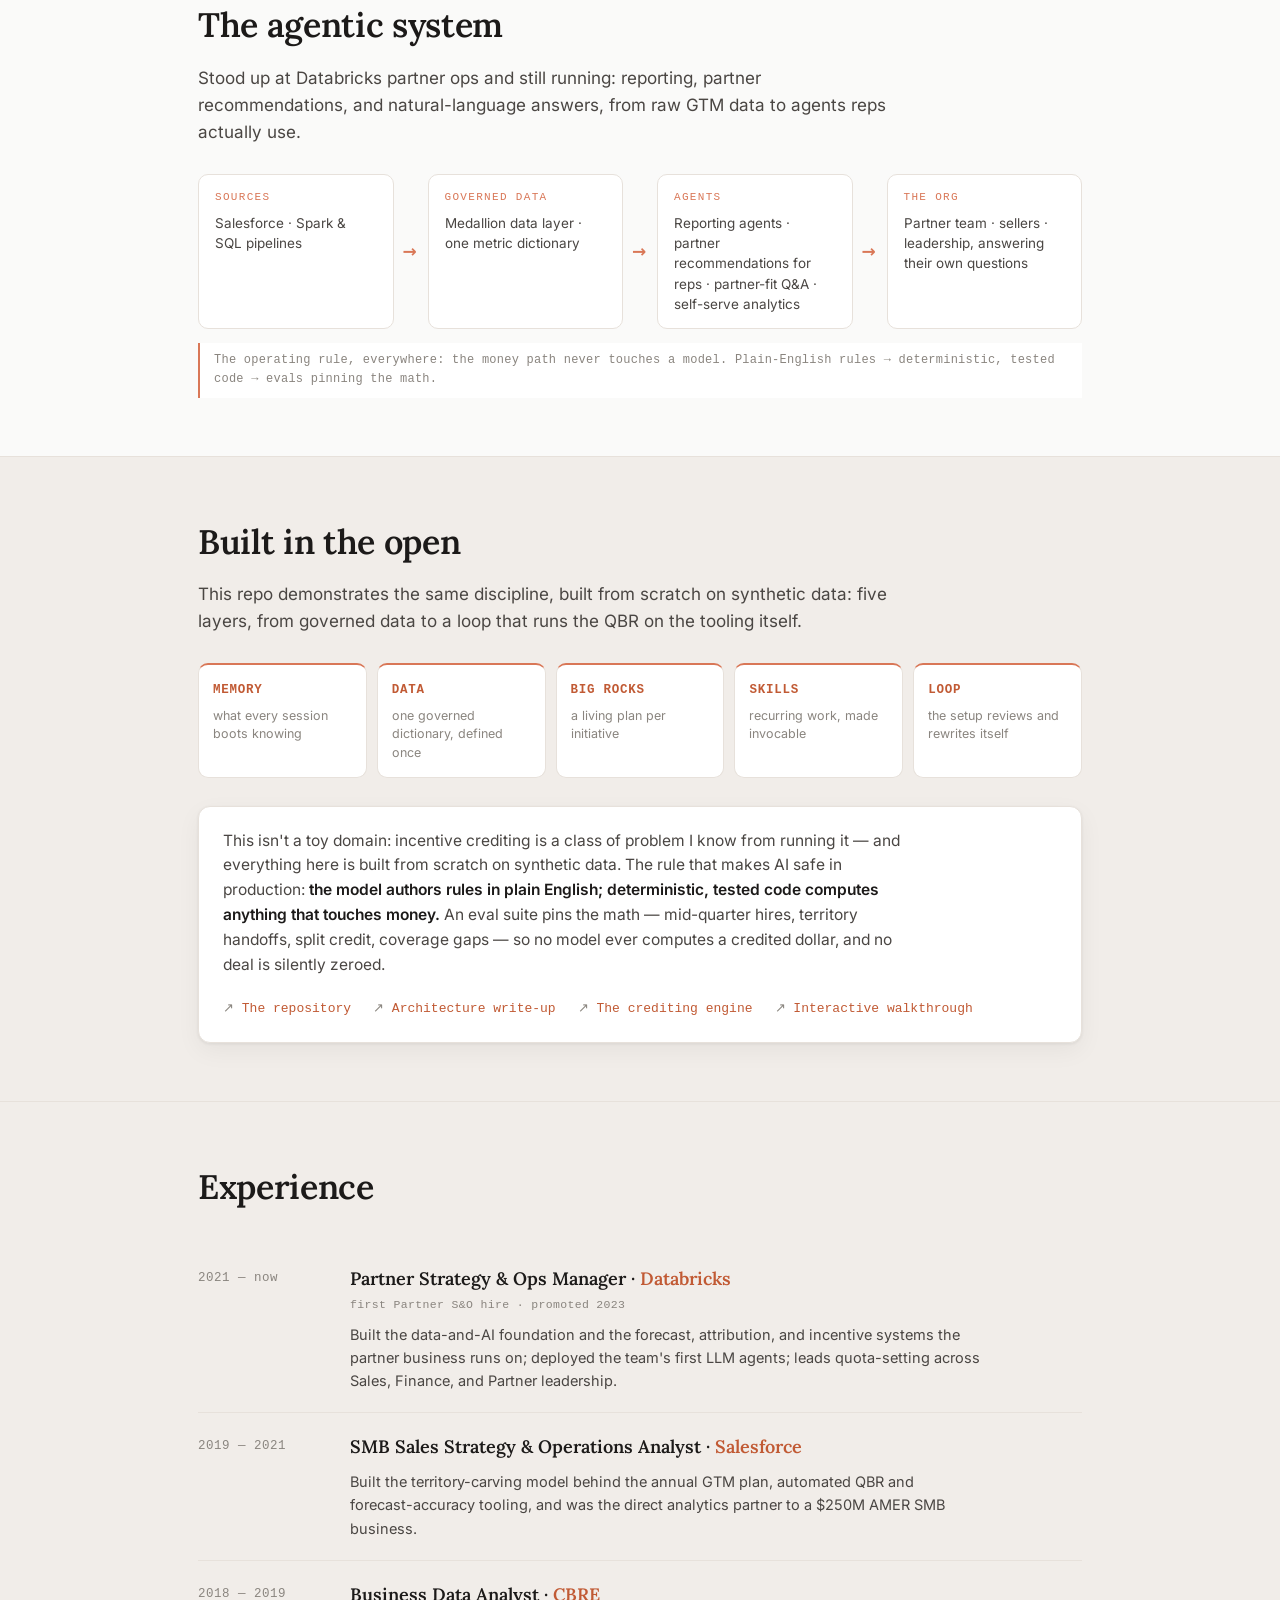
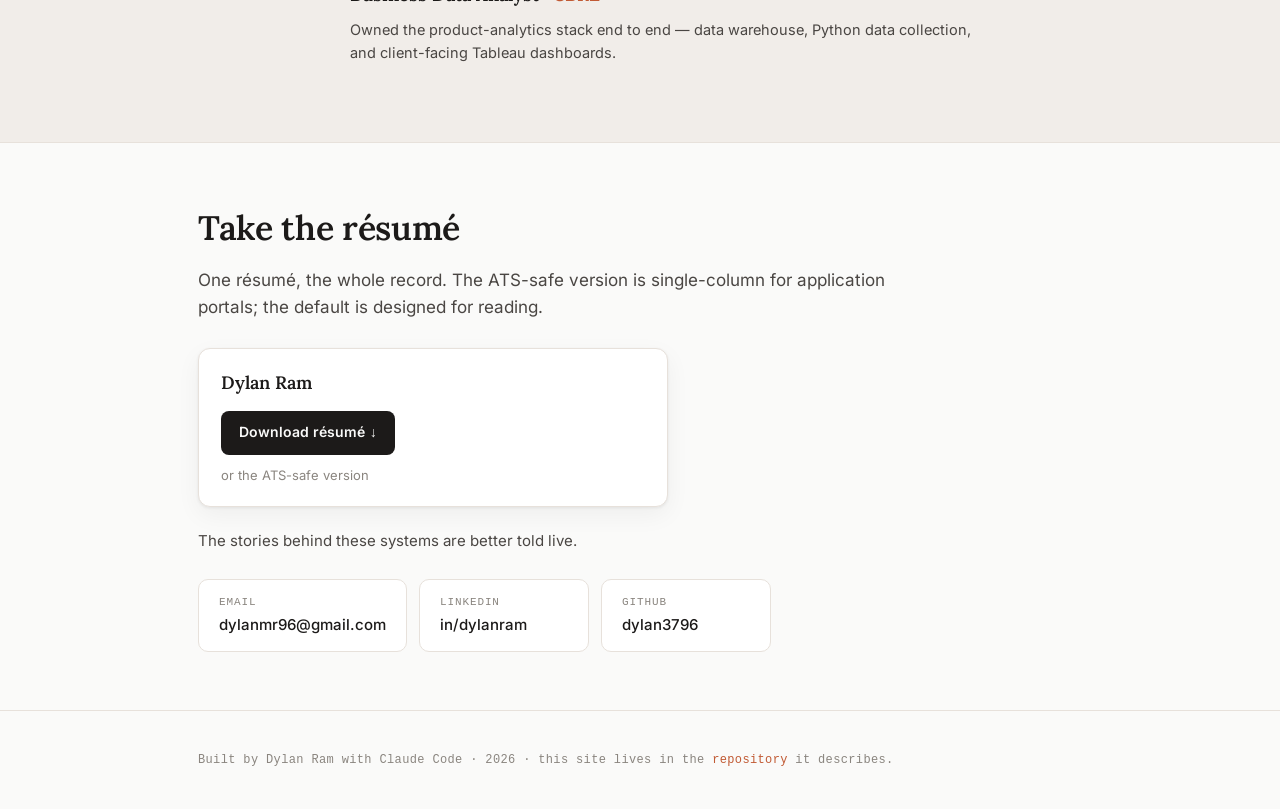
==== commit c0c6df16: "One résumé, whole record Dylan's call: two résumés read as two identities. The site now ships a sing" ====
--- a/docs/index.html
+++ b/docs/index.html
@@ -203,8 +203,8 @@
     <div class="lens-card">
       <p class="lens-copy" data-lens-copy>The operating spine of a GTM org — zero to one, then one to 100. I run the forecast, attribution, incentive, and quota systems a partner business depends on, and align them across a two-sided marketplace.</p>
       <div class="lens-actions">
-        <a class="btn" data-lens-resume href="resumes/dylan-ram-business-operations--modern.pdf">
-          <span class="lbl">Business Operations résumé</span><span class="arr">↓ PDF</span></a>
+        <a class="btn" href="resumes/dylan-ram--modern.pdf">
+          <span class="lbl">Résumé</span><span class="arr">↓ PDF</span></a>
       </div>
     </div>
     <p class="lens-proof">This page runs its own eval suite: every answer it gives is
@@ -274,31 +274,26 @@
 </div></section>
 
 <section class="section" id="resumes"><div class="wrap reveal">
-  <h2 class="sec-title">Take a résumé</h2>
-  <p class="sec-lead">Matched to the lens you picked above. The ATS-safe version is
-  single-column for application portals; the default is designed for reading.</p>
+  <h2 class="sec-title">Take the résumé</h2>
+  <p class="sec-lead">One résumé, the whole record. The ATS-safe version is single-column
+  for application portals; the default is designed for reading.</p>
   <div class="dl-grid">
-      <div class="dl-card" data-dl-card>
-        <h3 data-dl-title>Business Operations</h3>
-        <a class="dl-primary" data-dl-primary href="resumes/dylan-ram-business-operations--modern.pdf">Download résumé <span class="arr">↓</span></a>
-        <a class="dl-sec" data-dl-ats href="resumes/dylan-ram-business-operations--editorial.pdf">or the ATS-safe version</a>
+      <div class="dl-card">
+        <h3>Dylan Ram</h3>
+        <a class="dl-primary" href="resumes/dylan-ram--modern.pdf">Download résumé <span class="arr">↓</span></a>
+        <a class="dl-sec" href="resumes/dylan-ram--editorial.pdf">or the ATS-safe version</a>
       </div></div>
-  <p class="dl-other">Hiring for the other side? <button type="button" class="dl-switch" data-dl-switch>AI Deployment résumé →</button></p>
+  
   <p class="aside">The stories behind these systems are better told live.</p>
   <div class="contact"><a href="mailto:dylanmr96@gmail.com"><span class="c-k">Email</span><span class="c-v">dylanmr96@gmail.com</span></a><a href="https://linkedin.com/in/dylanram"><span class="c-k">LinkedIn</span><span class="c-v">in/dylanram</span></a><a href="https://github.com/dylan3796"><span class="c-k">GitHub</span><span class="c-v">dylan3796</span></a></div>
 </div></section>
 
 <footer><div class="wrap">Built by Dylan Ram with Claude Code · 2026 · this site lives in
 the <a href="https://github.com/dylan3796/dylan3796.github.io">repository</a> it describes.</div></footer>
-<script>const LENS={"ops": {"copy": "The operating spine of a GTM org \u2014 zero to one, then one to 100. I run the forecast, attribution, incentive, and quota systems a partner business depends on, and align them across a two-sided marketplace.", "eyebrow": "GTM strategy & operations \u00b7 annual planning", "href": "resumes/dylan-ram-business-operations--modern.pdf", "label": "Business Operations r\u00e9sum\u00e9", "dlTitle": "Business Operations", "dlAts": "resumes/dylan-ram-business-operations--editorial.pdf", "otherKey": "ai", "otherLabel": "AI Deployment r\u00e9sum\u00e9"}, "ai": {"copy": "The AI-native operator. I deploy LLM agents into the workflows a GTM org runs on \u2014 reporting, forecasting, crediting \u2014 and set up how it adopts them: foundational data, KPI alignment, self-serve enablement, with tested code owning anything that touches money. All of it is public, down to the eval suite.", "eyebrow": "AI deployment \u00b7 agent systems", "href": "resumes/dylan-ram-ai-deployment--modern.pdf", "label": "AI Deployment r\u00e9sum\u00e9", "dlTitle": "AI Deployment", "dlAts": "resumes/dylan-ram-ai-deployment--editorial.pdf", "otherKey": "ops", "otherLabel": "Business Operations r\u00e9sum\u00e9"}};
+<script>const LENS={"ops": {"copy": "The operating spine of a GTM org \u2014 zero to one, then one to 100. I run the forecast, attribution, incentive, and quota systems a partner business depends on, and align them across a two-sided marketplace.", "eyebrow": "GTM strategy & operations \u00b7 annual planning"}, "ai": {"copy": "The AI-native operator. I deploy LLM agents into the workflows a GTM org runs on \u2014 reporting, forecasting, crediting \u2014 and set up how it adopts them: foundational data, KPI alignment, self-serve enablement, with tested code owning anything that touches money. All of it is public, down to the eval suite.", "eyebrow": "AI deployment \u00b7 agent systems"}};
 const buttons=document.querySelectorAll('.lens-btn');
 const eyebrow=document.querySelector('[data-lens-eyebrow]');
 const copy=document.querySelector('[data-lens-copy]');
-const btn=document.querySelector('[data-lens-resume]');
-const dlTitle=document.querySelector('[data-dl-title]');
-const dlPrimary=document.querySelector('[data-dl-primary]');
-const dlAts=document.querySelector('[data-dl-ats]');
-const dlSwitch=document.querySelector('[data-dl-switch]');
 function setLens(k){
   const d=LENS[k];
   eyebrow.textContent=d.eyebrow;
@@ -307,16 +302,8 @@
   copy.style.opacity=0;
   setTimeout(()=>{
     copy.innerHTML=d.copy;
-    btn.setAttribute('href',d.href);
-    btn.querySelector('.lbl').textContent=d.label;
     copy.style.opacity=1;
   },160);
-  // the download card follows the lens, so the page never shows two identities
-  dlTitle.textContent=d.dlTitle;
-  dlPrimary.setAttribute('href',d.href);
-  dlAts.setAttribute('href',d.dlAts);
-  dlSwitch.textContent=d.otherLabel+' →';
-  dlSwitch.dataset.target=d.otherKey;
   buttons.forEach(b=>{const on=b.dataset.lens===k;
     b.classList.toggle('is-active',on);b.setAttribute('aria-selected',on);});
 }
@@ -325,11 +312,6 @@
   const u=new URL(location);u.searchParams.set('lens',b.dataset.lens);
   history.replaceState(null,'',u);
 }));
-// the quiet "other side" link scrolls back to the toggle so the switch is visible
-dlSwitch.addEventListener('click',()=>{
-  setLens(dlSwitch.dataset.target||'ai');
-  document.getElementById('resumes').scrollIntoView({block:'start'});
-});
 // shareable per-application links: ?lens=ai preselects the toggle
 const lensParam=new URLSearchParams(location.search).get('lens');
 if(lensParam==='ai'||lensParam==='ops')setLens(lensParam);
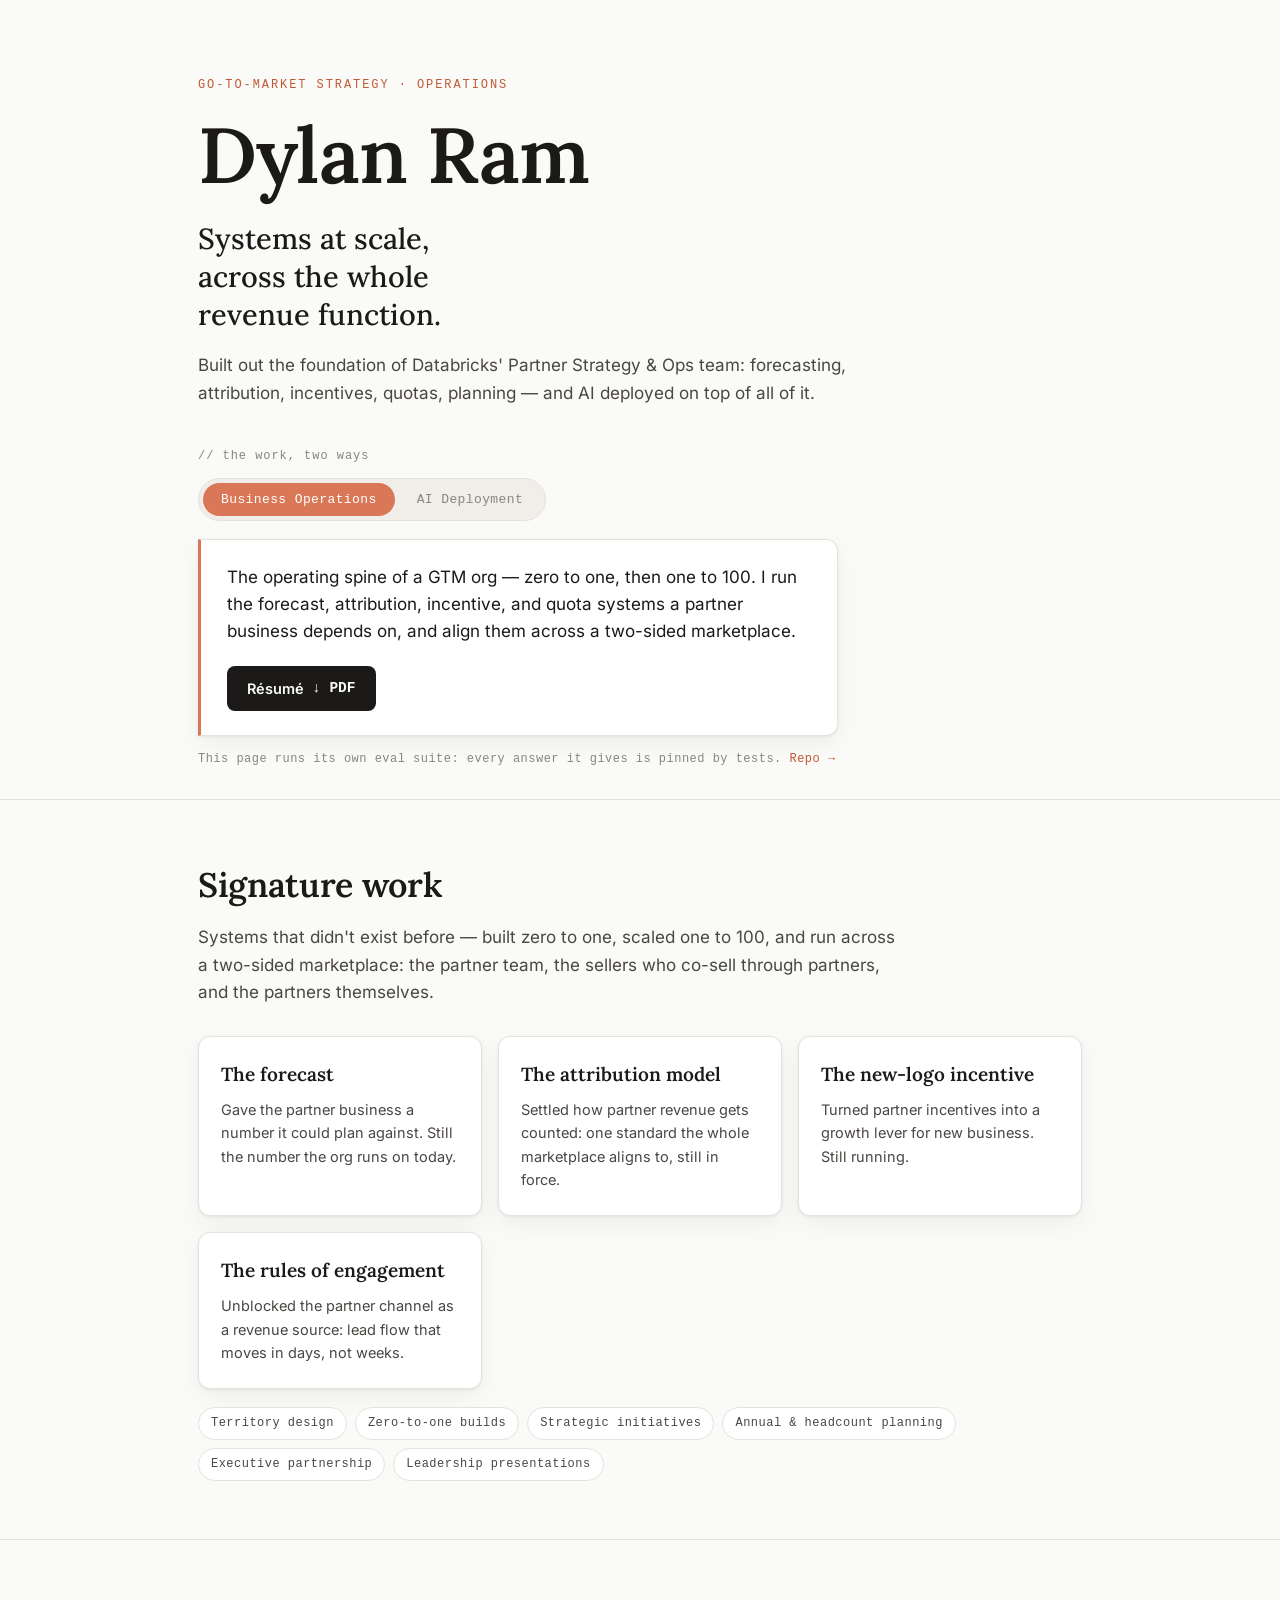
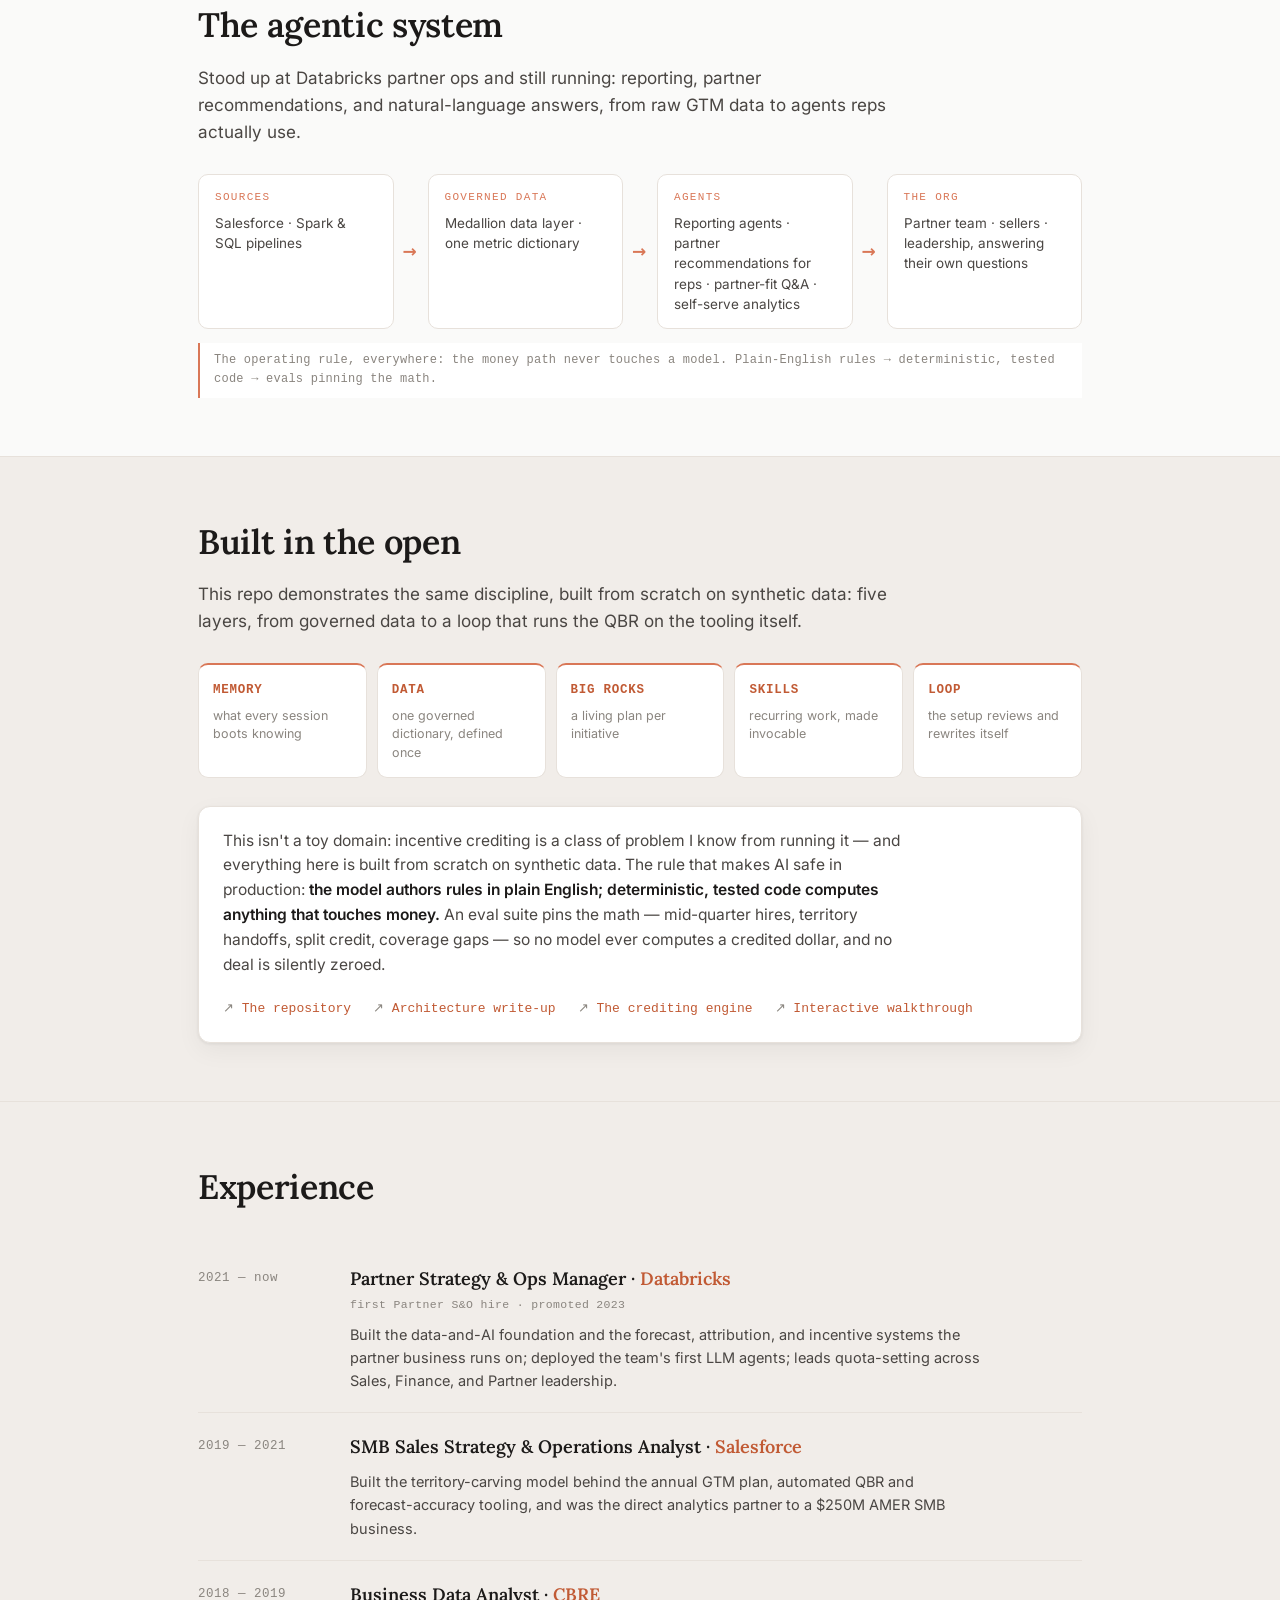
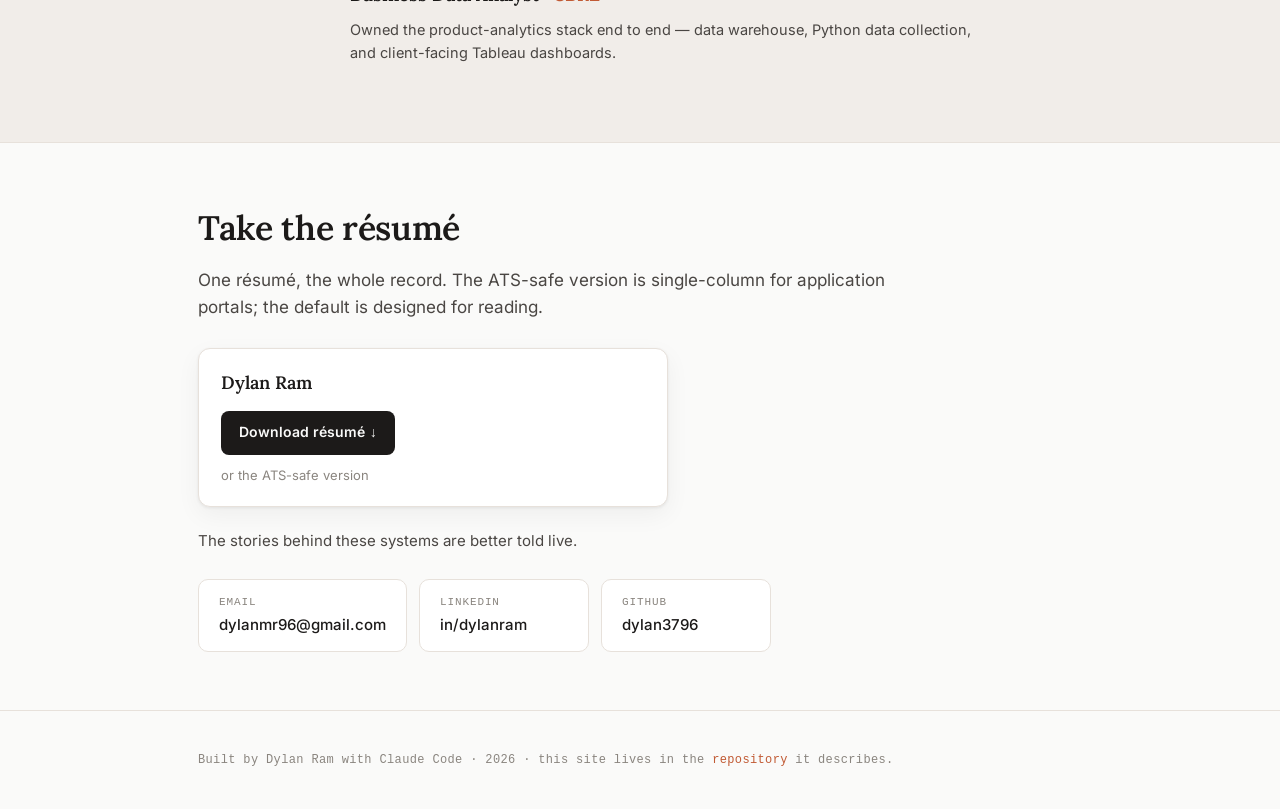
==== commit 7e1b6b86: "Lift the eyebrow to altitude "Annual planning" was too specific for the first words on the page. The" ====
--- a/docs/index.html
+++ b/docs/index.html
@@ -188,7 +188,7 @@
 }
 </style></head><body>
 <header class="hero"><div class="wrap">
-  <div class="eyebrow" data-lens-eyebrow>GTM strategy &amp; operations · annual planning</div>
+  <div class="eyebrow" data-lens-eyebrow>Go-to-market strategy · operations</div>
   <h1 class="hero-name">Dylan Ram</h1>
   <p class="hero-thesis">Systems at scale, across the whole revenue function.</p>
   <p class="hero-sub">Built out the foundation of Databricks' Partner Strategy &amp; Ops team:
@@ -290,7 +290,7 @@
 
 <footer><div class="wrap">Built by Dylan Ram with Claude Code · 2026 · this site lives in
 the <a href="https://github.com/dylan3796/dylan3796.github.io">repository</a> it describes.</div></footer>
-<script>const LENS={"ops": {"copy": "The operating spine of a GTM org \u2014 zero to one, then one to 100. I run the forecast, attribution, incentive, and quota systems a partner business depends on, and align them across a two-sided marketplace.", "eyebrow": "GTM strategy & operations \u00b7 annual planning"}, "ai": {"copy": "The AI-native operator. I deploy LLM agents into the workflows a GTM org runs on \u2014 reporting, forecasting, crediting \u2014 and set up how it adopts them: foundational data, KPI alignment, self-serve enablement, with tested code owning anything that touches money. All of it is public, down to the eval suite.", "eyebrow": "AI deployment \u00b7 agent systems"}};
+<script>const LENS={"ops": {"copy": "The operating spine of a GTM org \u2014 zero to one, then one to 100. I run the forecast, attribution, incentive, and quota systems a partner business depends on, and align them across a two-sided marketplace.", "eyebrow": "Go-to-market strategy \u00b7 operations"}, "ai": {"copy": "The AI-native operator. I deploy LLM agents into the workflows a GTM org runs on \u2014 reporting, forecasting, crediting \u2014 and set up how it adopts them: foundational data, KPI alignment, self-serve enablement, with tested code owning anything that touches money. All of it is public, down to the eval suite.", "eyebrow": "AI deployment \u00b7 GTM engineering"}};
 const buttons=document.querySelectorAll('.lens-btn');
 const eyebrow=document.querySelector('[data-lens-eyebrow]');
 const copy=document.querySelector('[data-lens-copy]');
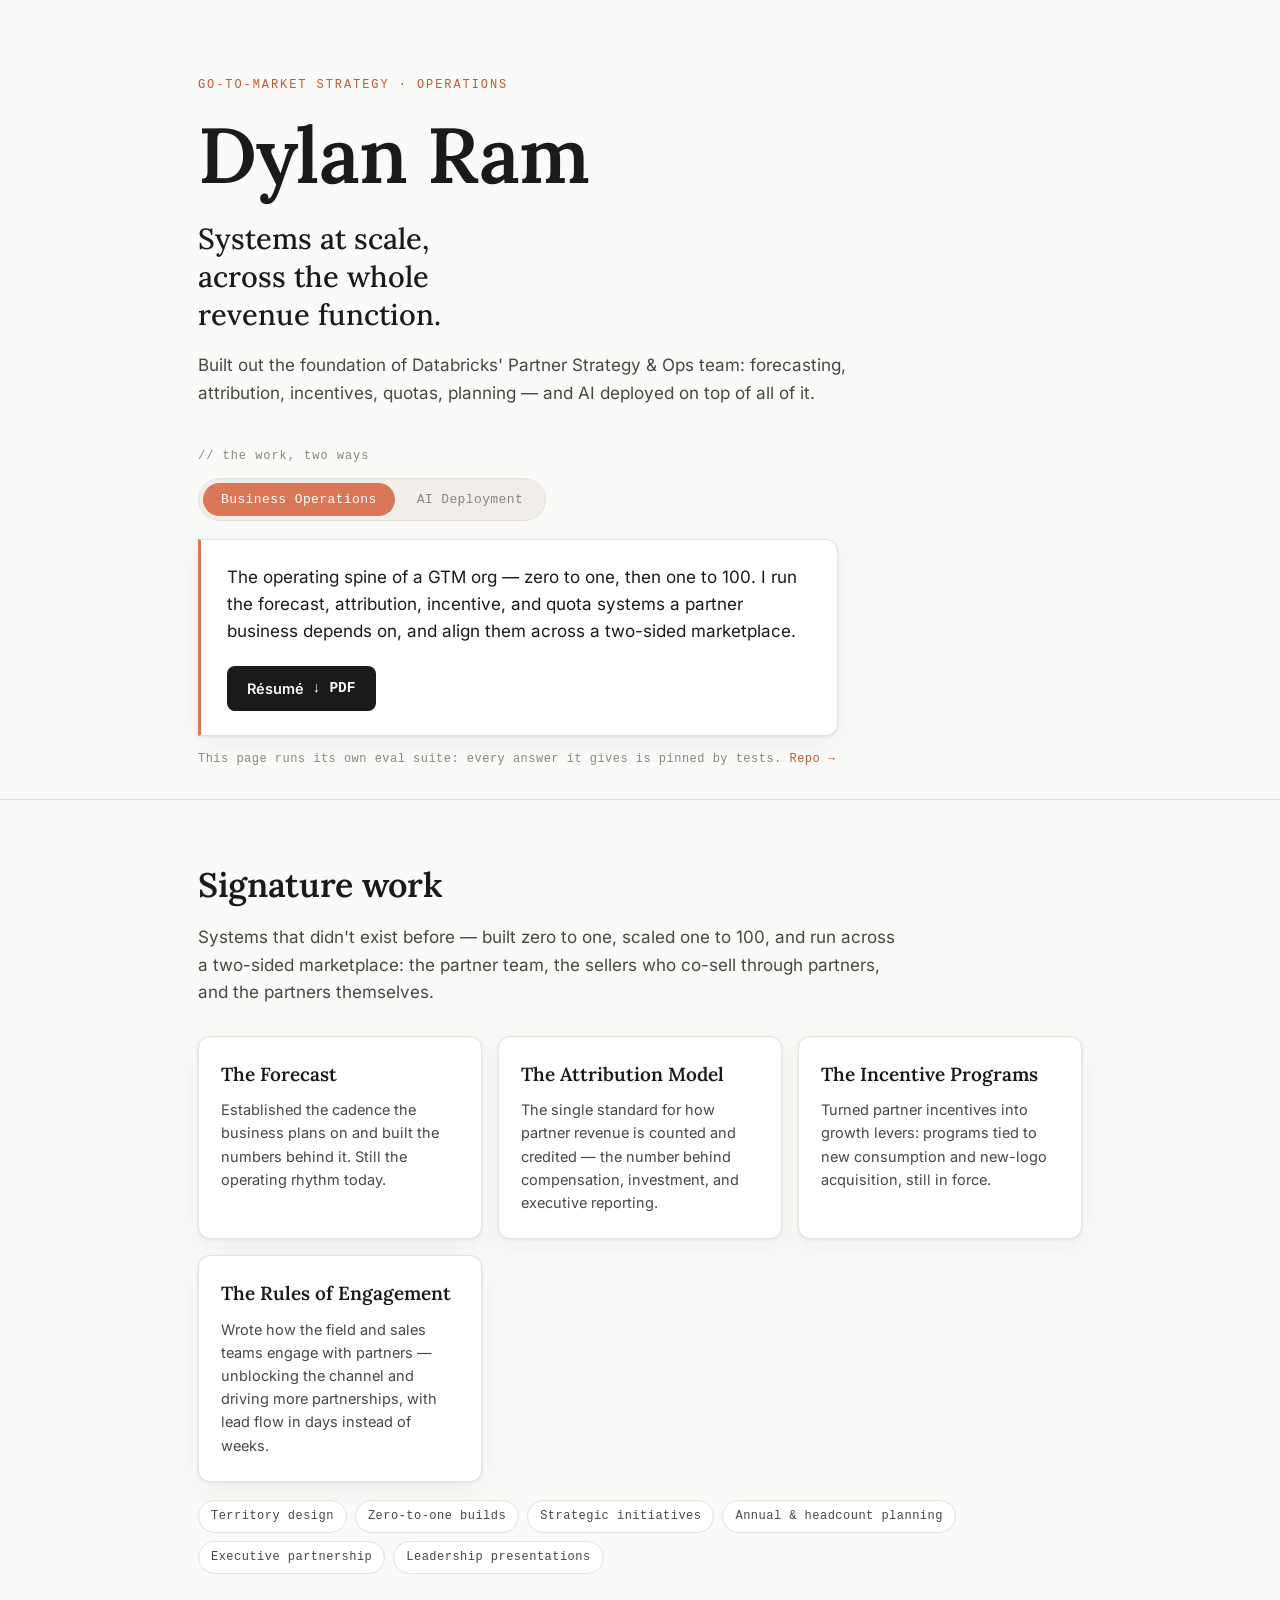
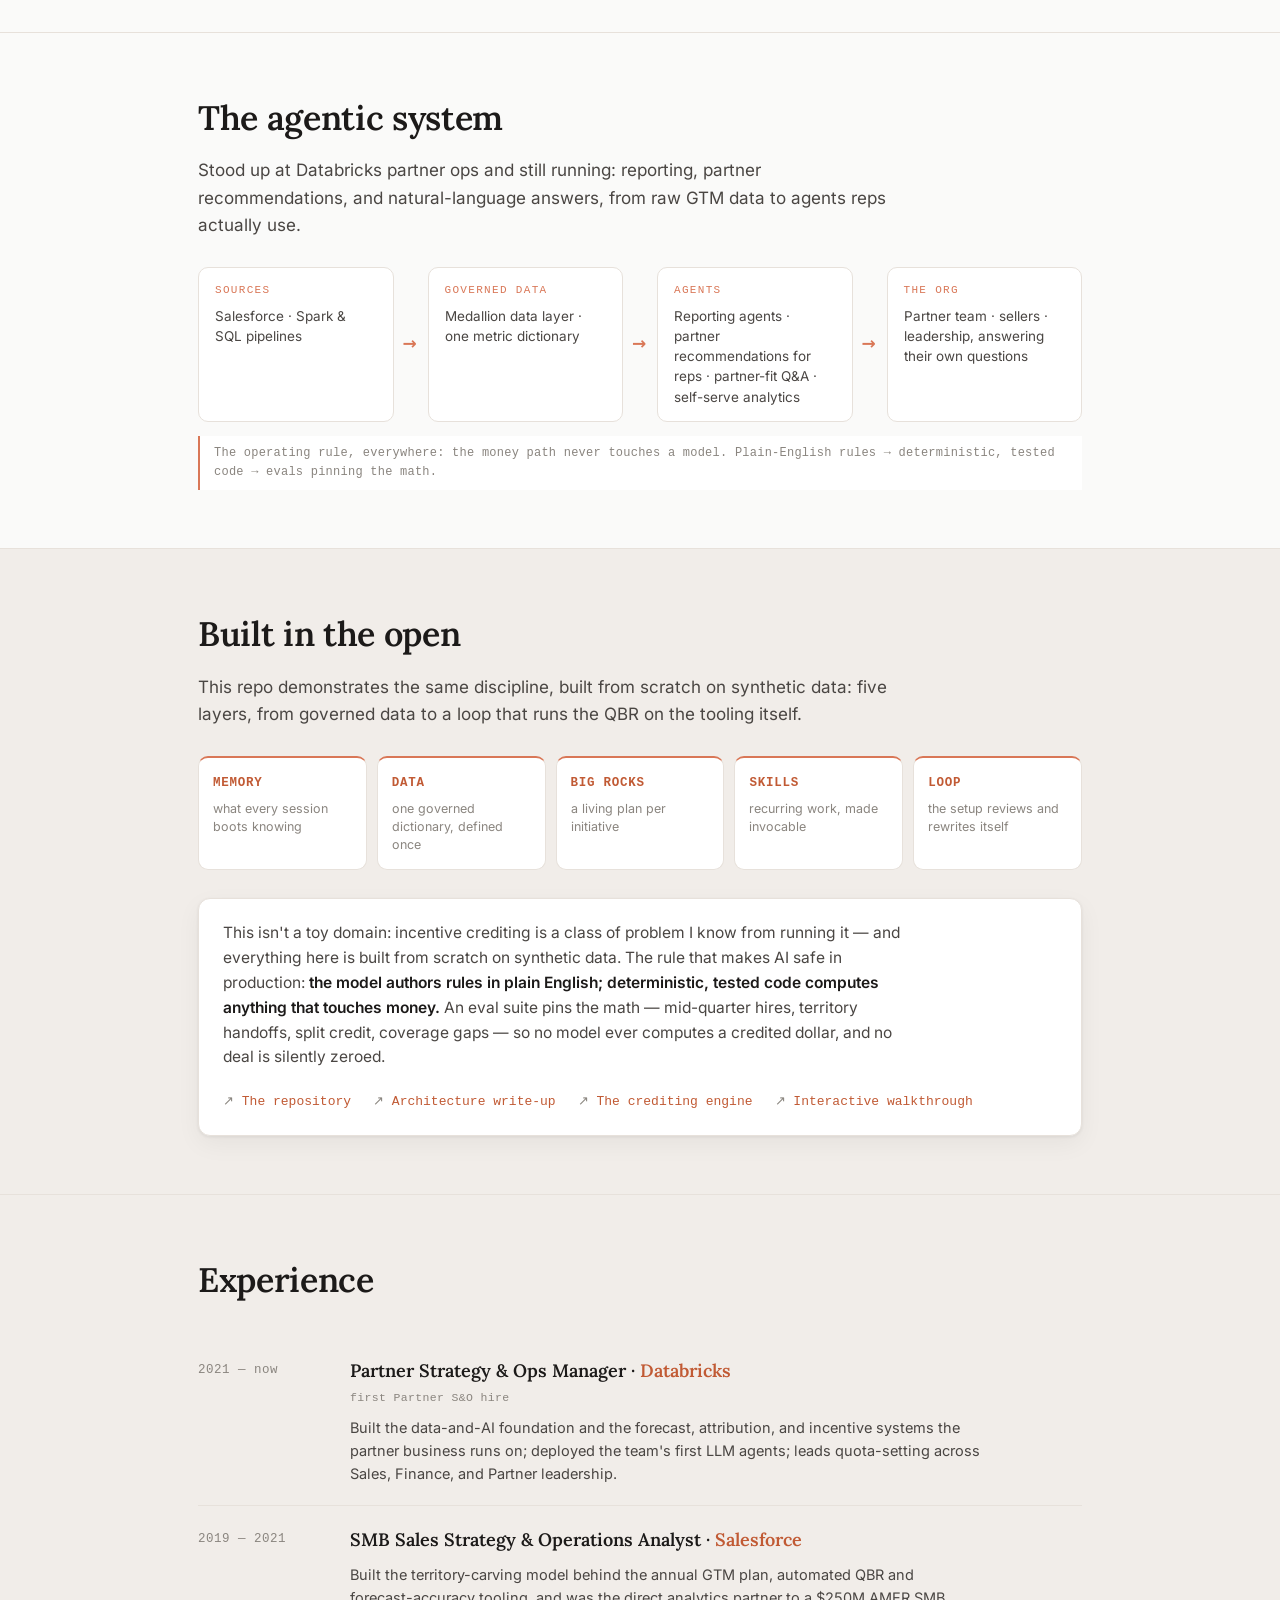
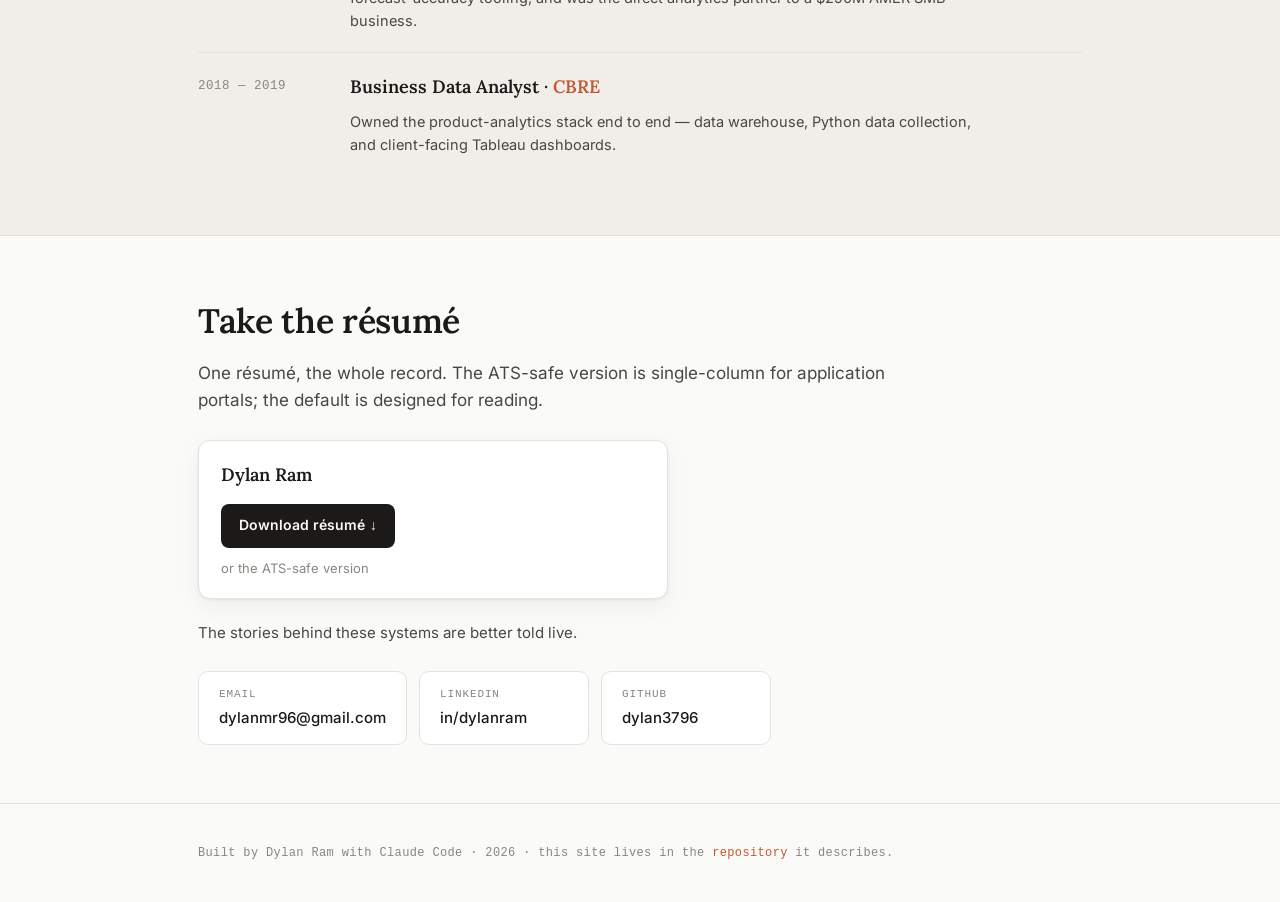
==== commit 00dbbd13: "Five page notes: promotion out, fuller business framing Dylan's notes, applied across cards, bullets" ====
--- a/docs/index.html
+++ b/docs/index.html
@@ -218,13 +218,13 @@
   and run across a two-sided marketplace: the partner team, the sellers who co-sell through
   partners, and the partners themselves.</p>
   <div data-lens-only="ops">
-    <div class="cards"><div class="card"><h3>The forecast</h3><p>Gave the partner business a number it could plan against. Still the number the org runs on today.</p></div><div class="card"><h3>The attribution model</h3><p>Settled how partner revenue gets counted: one standard the whole marketplace aligns to, still in force.</p></div><div class="card"><h3>The new-logo incentive</h3><p>Turned partner incentives into a growth lever for new business. Still running.</p></div><div class="card"><h3>The rules of engagement</h3><p>Unblocked the partner channel as a revenue source: lead flow that moves in days, not weeks.</p></div></div>
+    <div class="cards"><div class="card"><h3>The Forecast</h3><p>Established the cadence the business plans on and built the numbers behind it. Still the operating rhythm today.</p></div><div class="card"><h3>The Attribution Model</h3><p>The single standard for how partner revenue is counted and credited — the number behind compensation, investment, and executive reporting.</p></div><div class="card"><h3>The Incentive Programs</h3><p>Turned partner incentives into growth levers: programs tied to new consumption and new-logo acquisition, still in force.</p></div><div class="card"><h3>The Rules of Engagement</h3><p>Wrote how the field and sales teams engage with partners — unblocking the channel and driving more partnerships, with lead flow in days instead of weeks.</p></div></div>
     <div class="range"><span>Territory design</span><span>Zero-to-one builds</span>
     <span>Strategic initiatives</span><span>Annual &amp; headcount planning</span>
     <span>Executive partnership</span><span>Leadership presentations</span></div>
   </div>
   <div data-lens-only="ai" hidden>
-    <div class="cards"><div class="card"><h3>The production agents</h3><p>Put partner reporting on autopilot: agents that keep the org current without anyone pulling a report.</p></div><div class="card"><h3>The recommendation layer</h3><p>Points sellers to the right partner for the deal in front of them, in plain language.</p></div><div class="card"><h3>The governed data layer</h3><p>Made the data worth building on: one foundation, shaped with stakeholders, that every agent and insight runs from.</p></div><div class="card"><h3>The crediting engine</h3><p>The discipline, demonstrated from scratch: AI authors the rules, tested code owns every dollar.</p></div></div>
+    <div class="cards"><div class="card"><h3>The Production Agents</h3><p>Put partner reporting on autopilot: agents that keep the org current without anyone pulling a report.</p></div><div class="card"><h3>The Recommendation Layer</h3><p>Points sellers to the right partner for the deal in front of them, in plain language.</p></div><div class="card"><h3>The Governed Data Layer</h3><p>Made the data worth building on: one foundation, shaped with stakeholders, that every agent and insight runs from.</p></div><div class="card"><h3>The Crediting Engine</h3><p>The discipline, demonstrated from scratch: AI authors the rules, tested code owns every dollar.</p></div></div>
     <div class="range"><span>Production agents</span><span>Evals &amp; golden tests</span>
     <span>Governed data layers</span><span>Agent workflow design</span>
     <span>Python &amp; SQL</span><span>Self-serve enablement</span></div>
@@ -270,7 +270,7 @@
 
 <section class="section alt" id="experience"><div class="wrap reveal">
   <h2 class="sec-title">Experience</h2>
-  <div class="tl"><div class="tl-row reveal"><div class="tl-when">2021 — now</div><div><div class="tl-role">Partner Strategy &amp; Ops Manager · <span class="tl-co">Databricks</span></div><div class="tl-note">first Partner S&amp;O hire · promoted 2023</div><div class="tl-desc">Built the data-and-AI foundation and the forecast, attribution, and incentive systems the partner business runs on; deployed the team's first LLM agents; leads quota-setting across Sales, Finance, and Partner leadership.</div></div></div><div class="tl-row reveal"><div class="tl-when">2019 — 2021</div><div><div class="tl-role">SMB Sales Strategy &amp; Operations Analyst · <span class="tl-co">Salesforce</span></div><div class="tl-note"></div><div class="tl-desc">Built the territory-carving model behind the annual GTM plan, automated QBR and forecast-accuracy tooling, and was the direct analytics partner to a $250M AMER SMB business.</div></div></div><div class="tl-row reveal"><div class="tl-when">2018 — 2019</div><div><div class="tl-role">Business Data Analyst · <span class="tl-co">CBRE</span></div><div class="tl-note"></div><div class="tl-desc">Owned the product-analytics stack end to end — data warehouse, Python data collection, and client-facing Tableau dashboards.</div></div></div></div>
+  <div class="tl"><div class="tl-row reveal"><div class="tl-when">2021 — now</div><div><div class="tl-role">Partner Strategy &amp; Ops Manager · <span class="tl-co">Databricks</span></div><div class="tl-note">first Partner S&amp;O hire</div><div class="tl-desc">Built the data-and-AI foundation and the forecast, attribution, and incentive systems the partner business runs on; deployed the team's first LLM agents; leads quota-setting across Sales, Finance, and Partner leadership.</div></div></div><div class="tl-row reveal"><div class="tl-when">2019 — 2021</div><div><div class="tl-role">SMB Sales Strategy &amp; Operations Analyst · <span class="tl-co">Salesforce</span></div><div class="tl-note"></div><div class="tl-desc">Built the territory-carving model behind the annual GTM plan, automated QBR and forecast-accuracy tooling, and was the direct analytics partner to a $250M AMER SMB business.</div></div></div><div class="tl-row reveal"><div class="tl-when">2018 — 2019</div><div><div class="tl-role">Business Data Analyst · <span class="tl-co">CBRE</span></div><div class="tl-note"></div><div class="tl-desc">Owned the product-analytics stack end to end — data warehouse, Python data collection, and client-facing Tableau dashboards.</div></div></div></div>
 </div></section>
 
 <section class="section" id="resumes"><div class="wrap reveal">
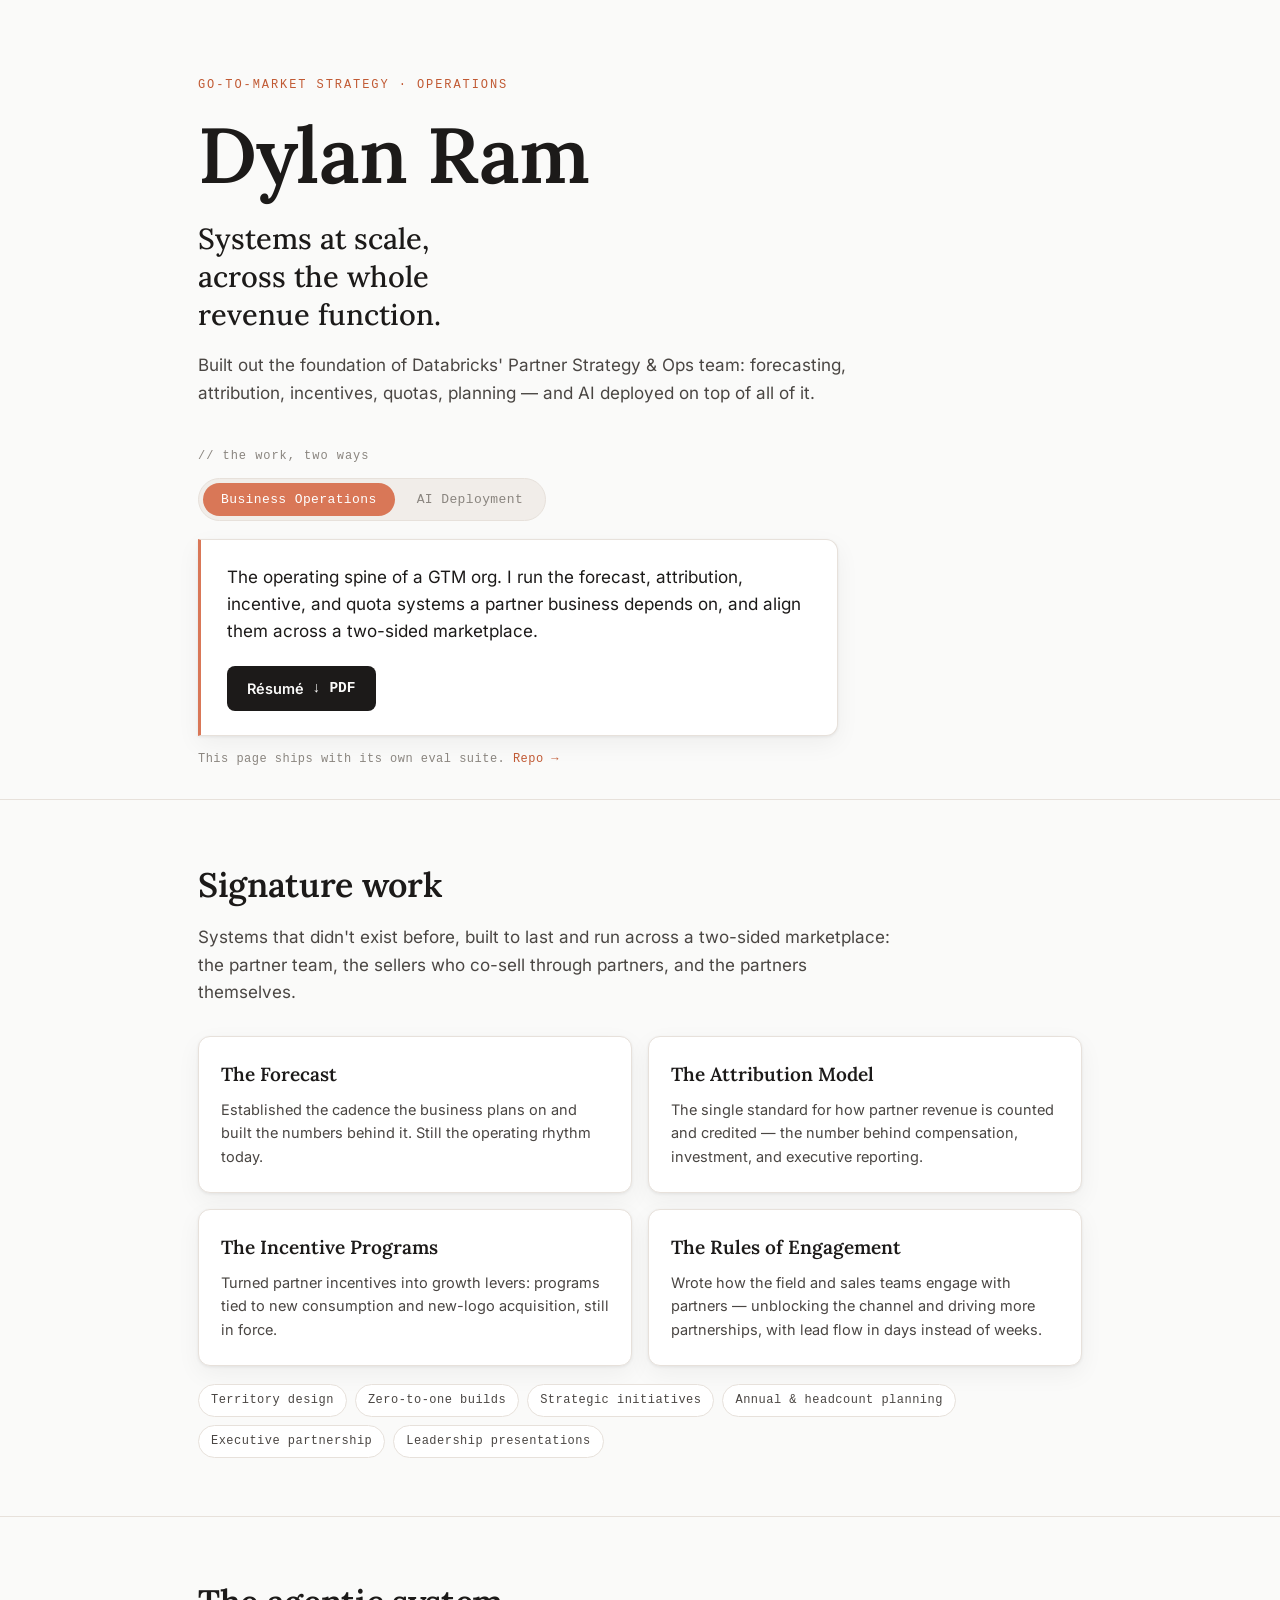
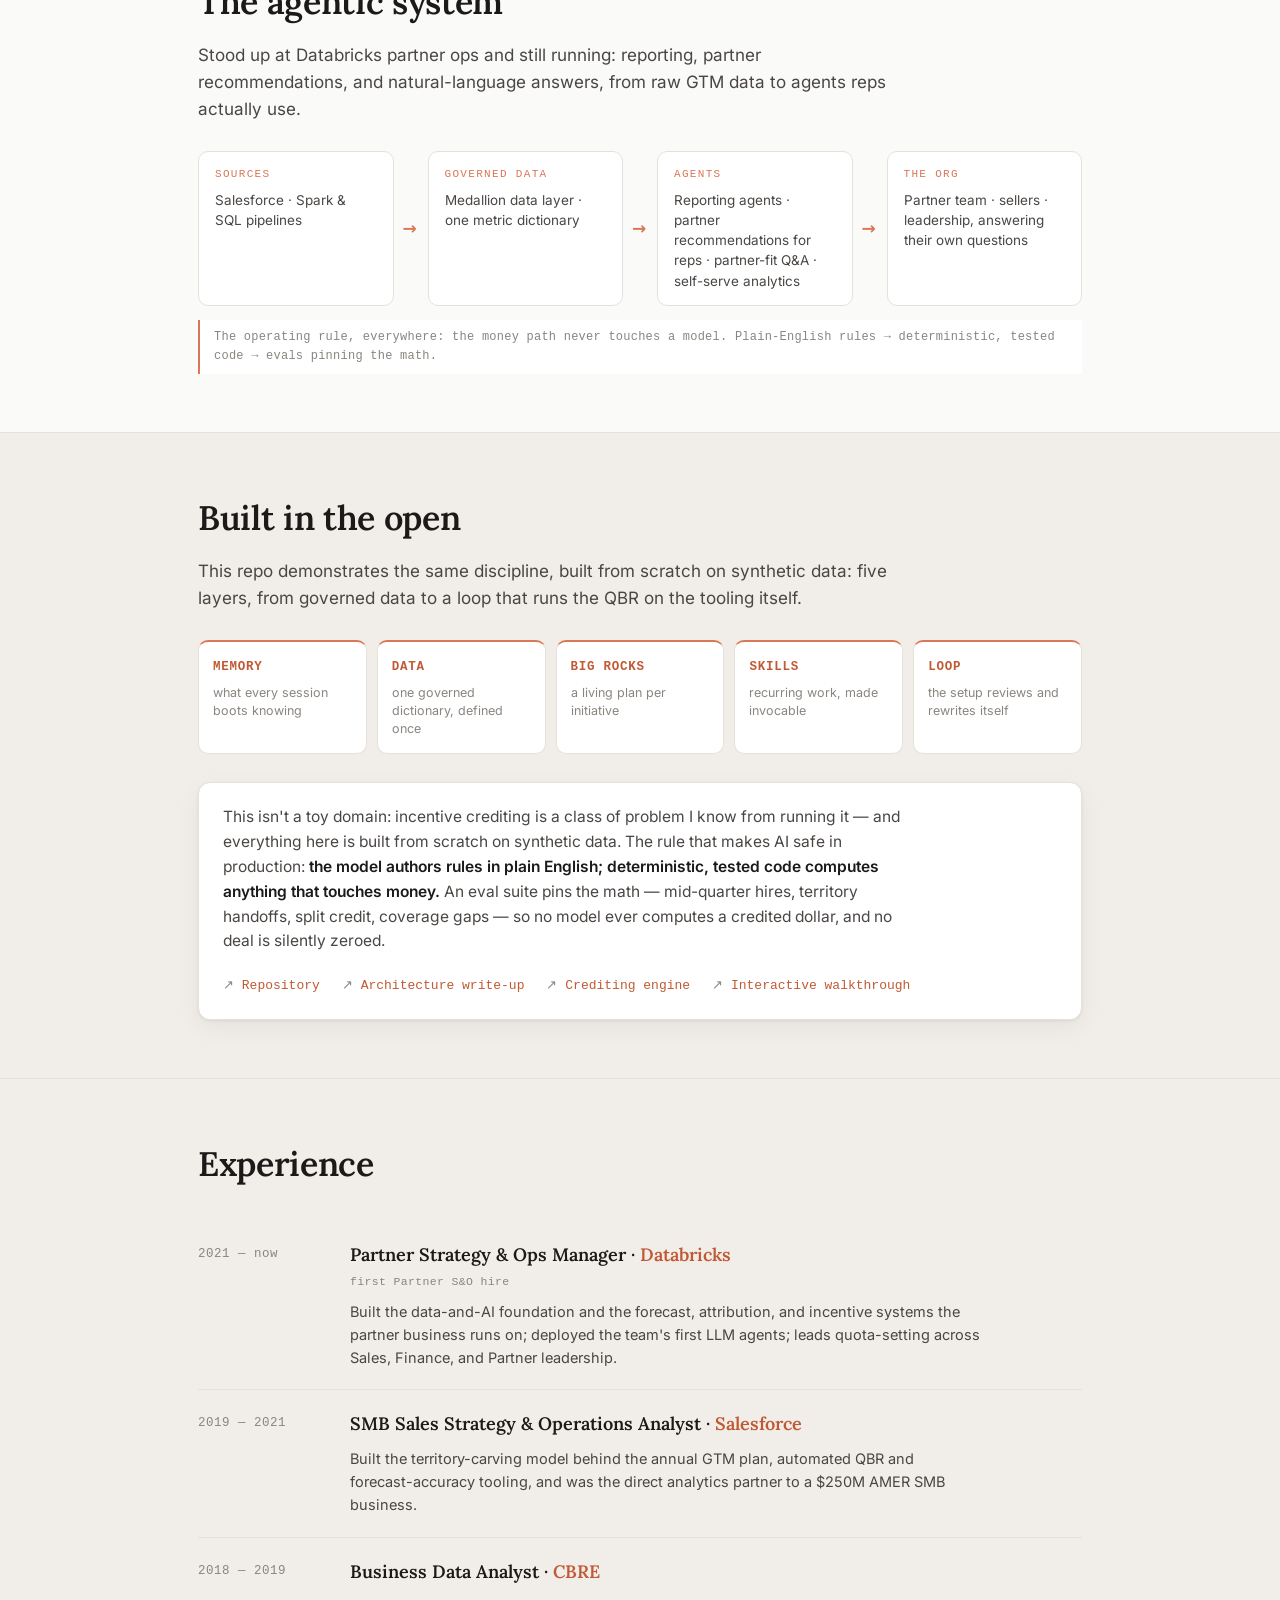
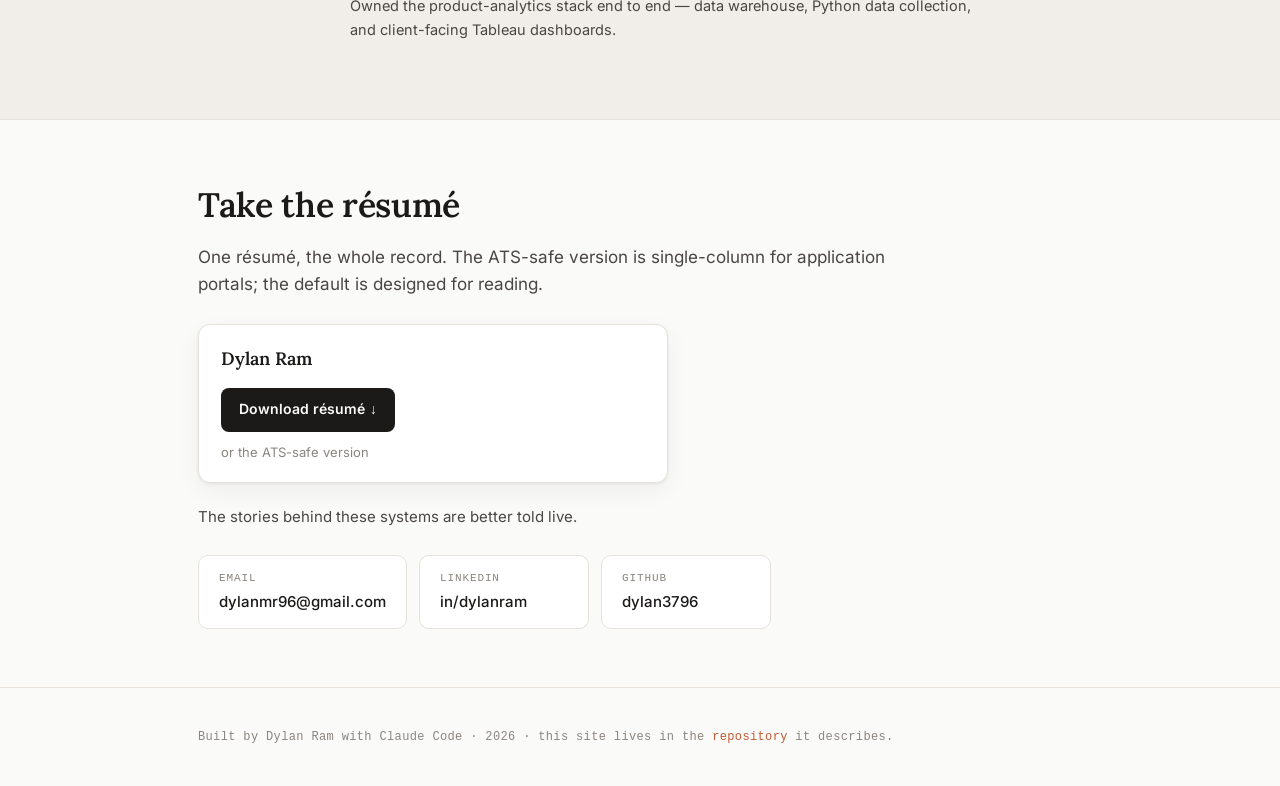
==== commit 4474a44c: "Final polish: link preview, résumé links, icons, copy, capitalization - Link preview: docs/og.png re" ====
--- a/docs/index.html
+++ b/docs/index.html
@@ -1,4 +1,4 @@
-<!doctype html><html lang="en"><head><meta charset="utf-8"><meta name="viewport" content="width=device-width,initial-scale=1"><title>Dylan Ram — GTM Operations &amp; AI Deployment</title><meta name="description" content="Dylan Ram — first Partner Strategy &amp; Ops hire at Databricks. GTM operator and AI builder."><link rel="canonical" href="https://dylanram.com/"><meta property="og:url" content="https://dylanram.com/"><meta property="og:type" content="profile"><meta property="og:title" content="Dylan Ram — GTM Operations &amp; AI Deployment"><meta property="og:description" content="First Partner Strategy &amp; Ops hire at Databricks. Ask my AI stand-in anything — or paste a JD for a grounded fit check."><meta property="og:image" content="https://dylanram.com/og.png"><meta name="twitter:card" content="summary_large_image"><script type="application/ld+json">{"@context": "https://schema.org", "@type": "Person", "name": "Dylan Ram", "url": "https://dylanram.com/", "email": "mailto:dylanmr96@gmail.com", "jobTitle": "Partner Strategy & Ops Manager", "worksFor": {"@type": "Organization", "name": "Databricks"}, "alumniOf": {"@type": "CollegeOrUniversity", "name": "University of California, Santa Barbara"}, "sameAs": ["https://linkedin.com/in/dylanram", "https://github.com/dylan3796"], "knowsAbout": ["Revenue Operations", "Business Operations", "Revenue Forecasting", "Incentive Compensation Design", "Partner Strategy", "AI Deployment", "LLM Agents", "Financial Planning & Analysis"]}</script><script>document.documentElement.classList.add("js")</script><style>@font-face{font-family:'Inter';font-style:normal;font-weight:400;font-display:swap;src:url([data-uri]) format('woff2');}
+<!doctype html><html lang="en"><head><meta charset="utf-8"><meta name="viewport" content="width=device-width,initial-scale=1"><title>Dylan Ram — GTM Strategy &amp; Operations · AI Deployment</title><meta name="description" content="Built out the foundation of Databricks' Partner Strategy &amp; Ops team: forecasting, attribution, incentives, quotas, planning, and the AI deployed on top of it."><link rel="icon" href="data:image/svg+xml,%3Csvg%20xmlns='http://www.w3.org/2000/svg'%20viewBox='0%200%2064%2064'%3E%3Crect%20width='64'%20height='64'%20rx='14'%20fill='%23D97757'/%3E%3Ctext%20x='32'%20y='43'%20text-anchor='middle'%20font-family='Georgia,serif'%20font-weight='600'%20font-size='30'%20fill='%23fff'%3EDR%3C/text%3E%3C/svg%3E"><link rel="apple-touch-icon" href="/apple-touch-icon.png"><link rel="canonical" href="https://dylanram.com/"><meta property="og:url" content="https://dylanram.com/"><meta property="og:type" content="profile"><meta property="og:title" content="Dylan Ram — GTM Strategy &amp; Operations · AI Deployment"><meta property="og:description" content="Built out the foundation of Databricks' Partner Strategy &amp; Ops team: forecasting, attribution, incentives, quotas, planning, and the AI deployed on top of it."><meta property="og:image" content="https://dylanram.com/og.png"><meta name="twitter:card" content="summary_large_image"><script type="application/ld+json">{"@context": "https://schema.org", "@type": "Person", "name": "Dylan Ram", "url": "https://dylanram.com/", "email": "mailto:dylanmr96@gmail.com", "jobTitle": "Partner Strategy & Ops Manager", "worksFor": {"@type": "Organization", "name": "Databricks"}, "alumniOf": {"@type": "CollegeOrUniversity", "name": "University of California, Santa Barbara"}, "sameAs": ["https://linkedin.com/in/dylanram", "https://github.com/dylan3796"], "knowsAbout": ["Revenue Operations", "Business Operations", "Revenue Forecasting", "Incentive Compensation Design", "Partner Strategy", "AI Deployment", "LLM Agents", "Financial Planning & Analysis"]}</script><script>document.documentElement.classList.add("js")</script><style>@font-face{font-family:'Inter';font-style:normal;font-weight:400;font-display:swap;src:url([data-uri]) format('woff2');}
 @font-face{font-family:'Inter';font-style:normal;font-weight:500;font-display:swap;src:url([data-uri]) format('woff2');}
 @font-face{font-family:'Inter';font-style:normal;font-weight:600;font-display:swap;src:url([data-uri]) format('woff2');}
 @font-face{font-family:'Inter';font-style:normal;font-weight:700;font-display:swap;src:url([data-uri]